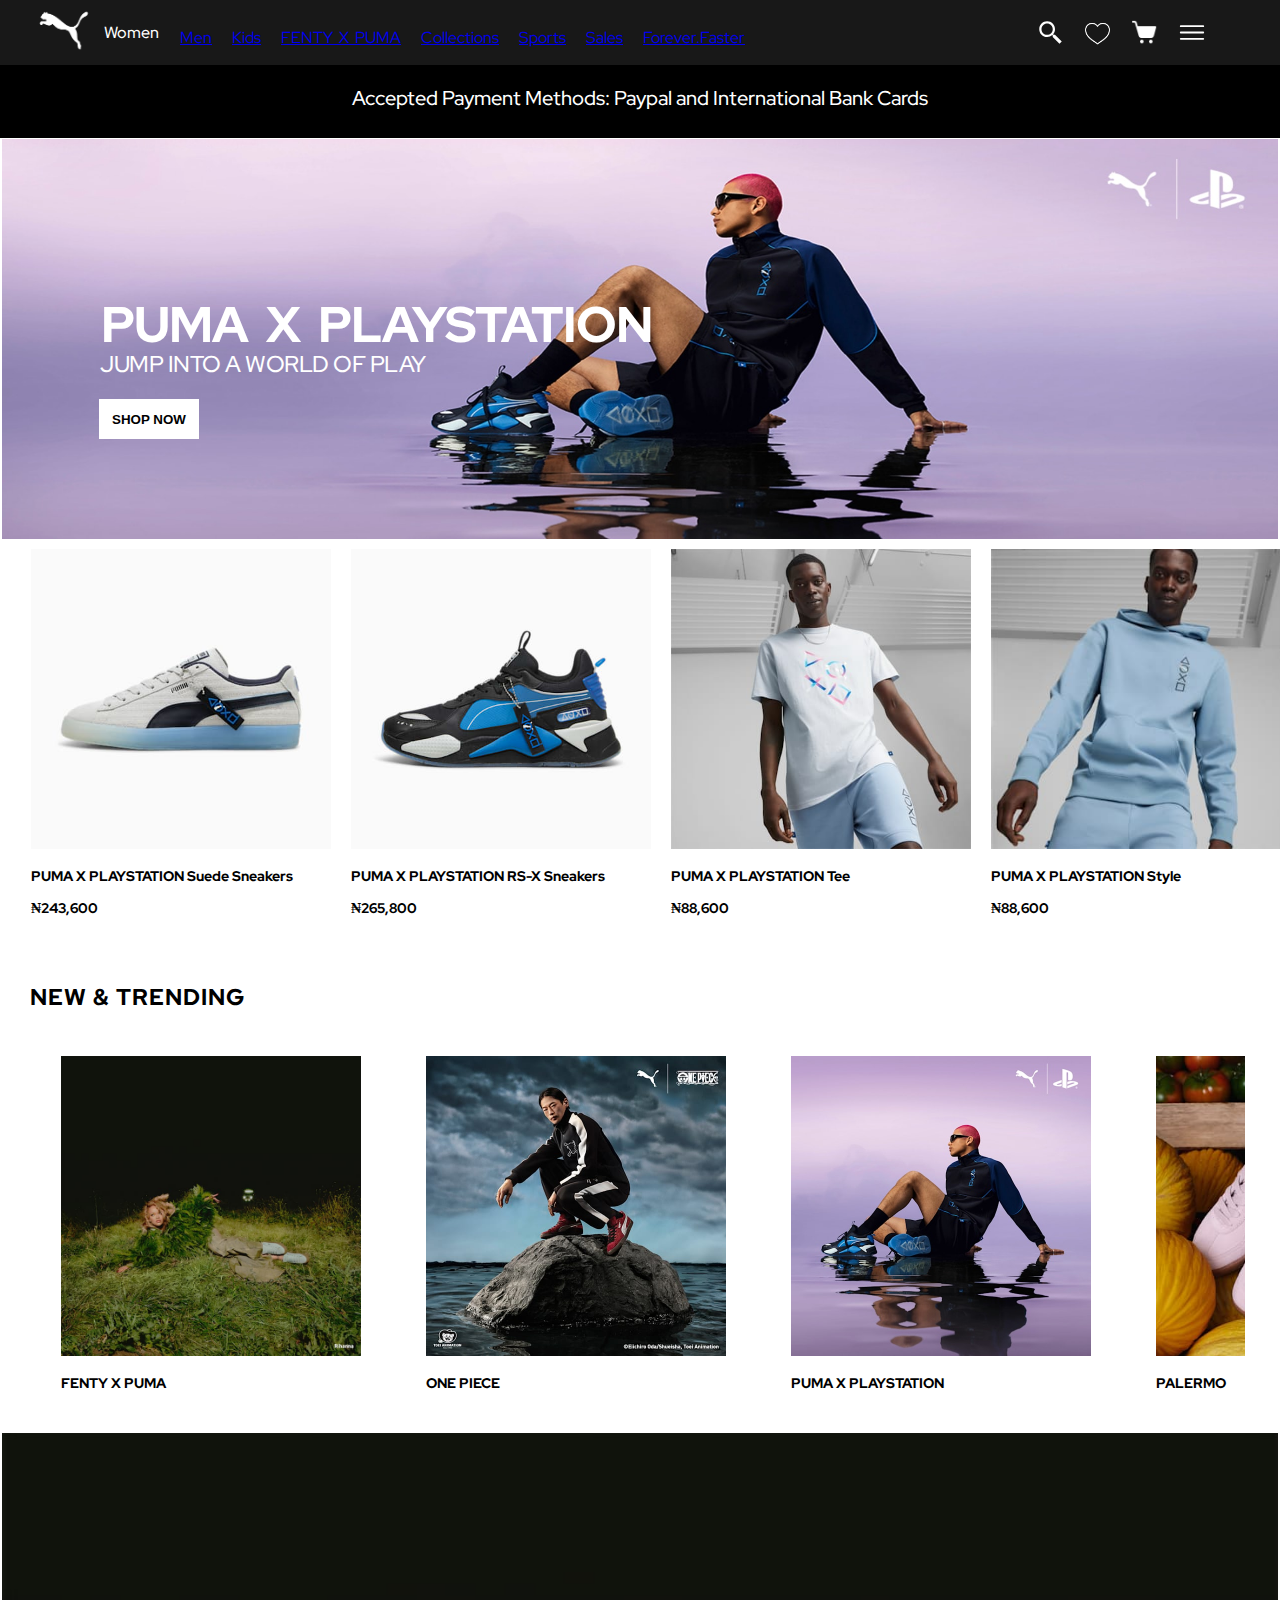
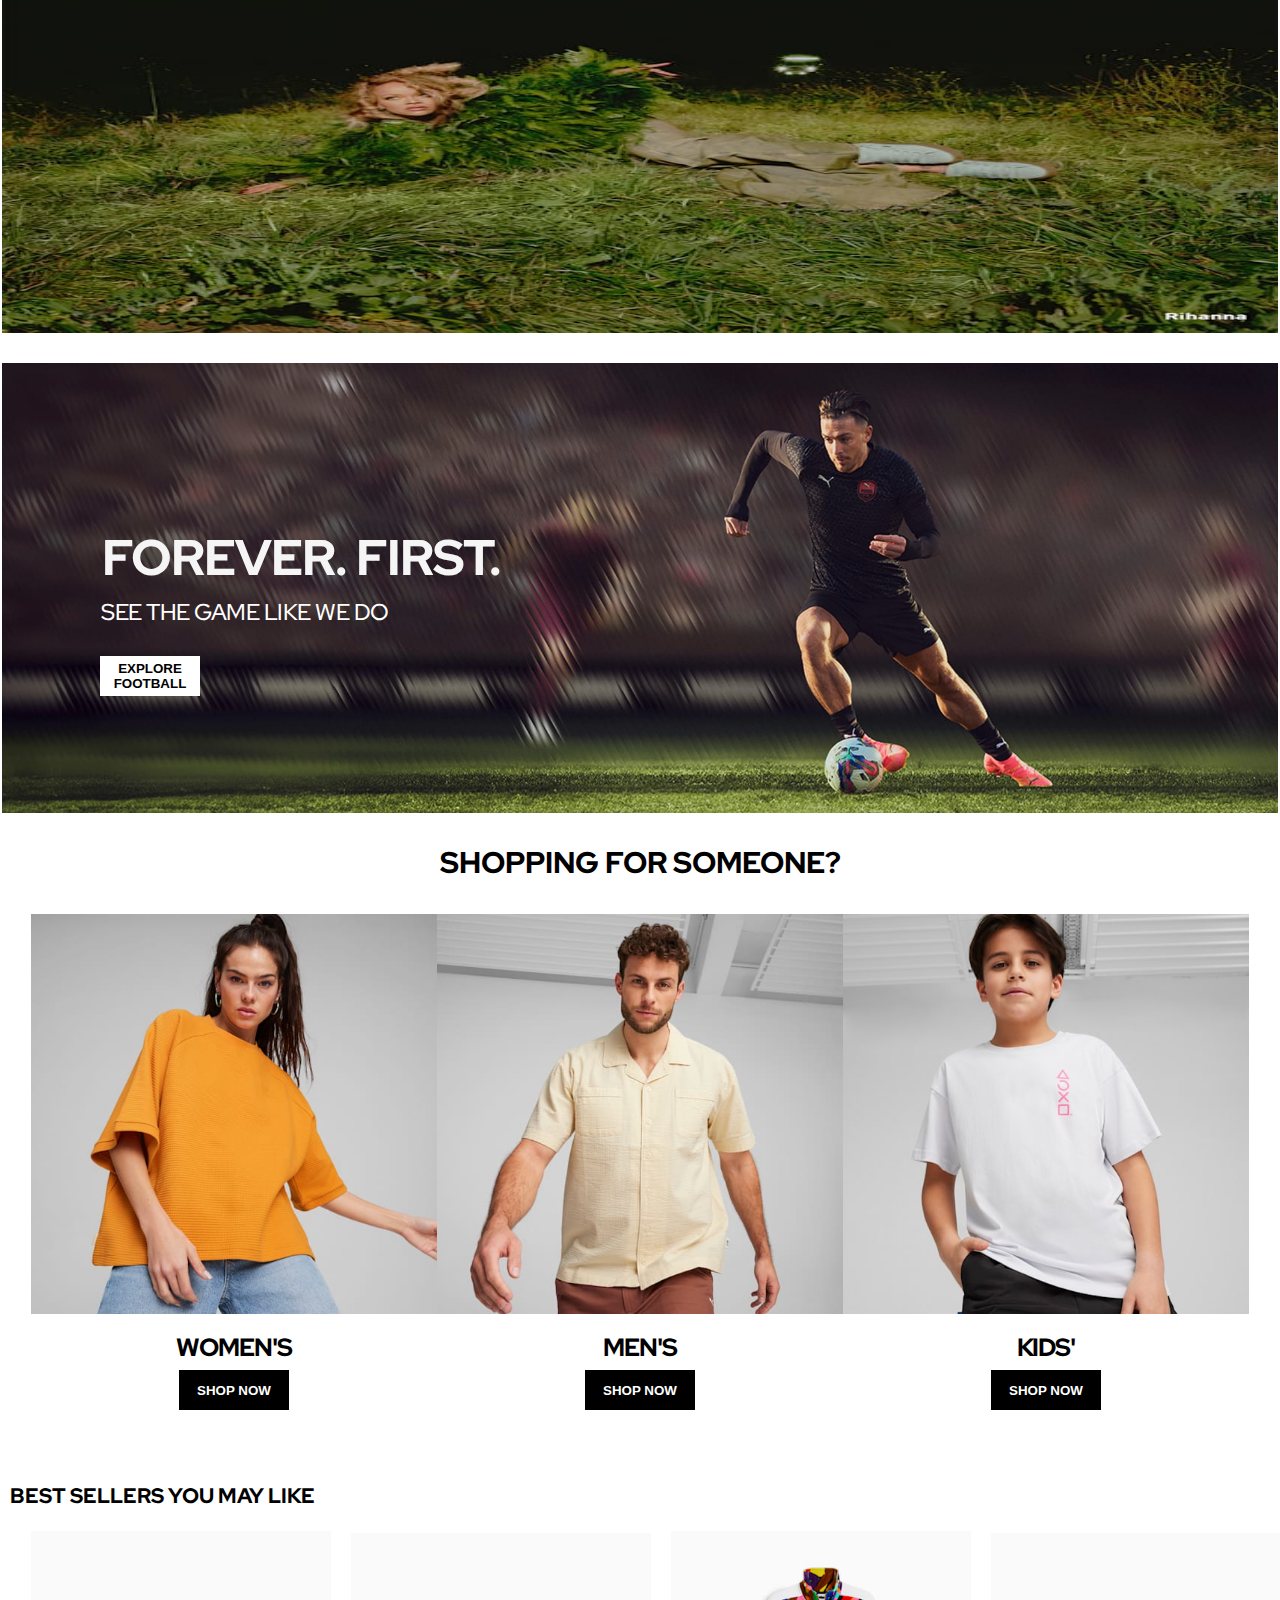
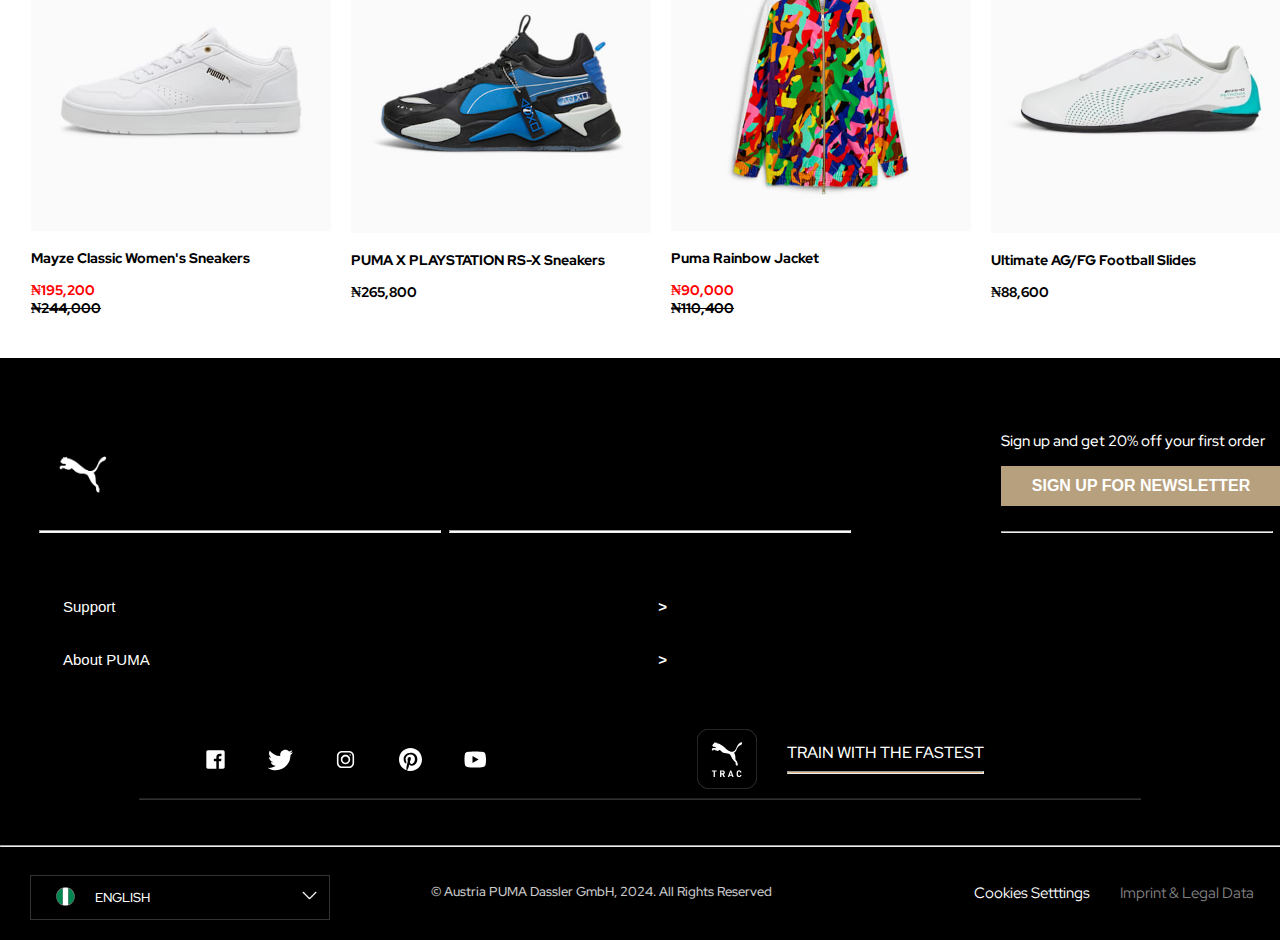
==== correct.html @ b1c6e46c "Rename index.html to correct.html" ====
<!DOCTYPE html>
<html lang="en">
<head>
    <meta charset="UTF-8">
    <meta name="viewport" content="width=device-width, initial-scale=1.0">
    <link rel="stylesheet" href="puma.css">
    <link href='https://unpkg.com/boxicons@2.1.4/css/boxicons.min.css' rel='stylesheet'>
    <link rel="stylesheet" href="pumacalcs.js">
  
    <link rel="preconnect" href="https://fonts.googleapis.com">
<link rel="preconnect" href="https://fonts.gstatic.com" crossorigin>
<link href="https://fonts.googleapis.com/css2?family=Red+Hat+Display:ital,wght@0,300..900;1,300..900&display=swap" rel="stylesheet">
    <title>PUMA.com | Clothing, Shoes and Accessories | PUMA</title>
</head>
<body>
    
    <!--NavBar-->
    <nav class="puma-navbar">
        <div class="logo-container">
            <img src="originalPUMA.png" alt="pumalogs" class="logo">
        </div>

            <div class="tabs">
              <a href="#" class="com">Women</a>
              <div class="droppy">
                <ul style="display: inline;">
                  <li>Sale</li>
                  <li>New Arrivals</li>
                  <li>Palermo</li>
                  <li>Suede XL</li>
                  <li>Mayze</li>
                  <li>Essentials</li>
                  <li>Classics</li>
                  <li>Nitro</li>
                </ul>

                <ul style="display: inline;">
                  <li>Shoes</li>
                  <li>Sneakers</li>
                  <li>Running</li>
                  <li>Training</li>
                  <li>Slides and Sandals</li>
                  <li>Motorsport</li>
                  <li>Football</li>
                </ul>

                <ul style="display: inline;">
                  <li>Clothing</li>
                  <li>Leggings</li>
                  <li>Sports Bras</li>
                  <li>T-Shirts & Tops</li>
                  <li>Sweatshirts & Hoodies</li>
                  <li>Jackets</li>
                  <li>Jerseys</li>
                  <li>Pants & Joggers</li>
                  <li>Tracksuits</li>
                  <li>Shorts</li>
                  <li>Dresses & Skirts</li>
                  <li>Underwear</li>
                </ul>

                <ul style="display: inline;">
                  <li>Accessories</li>
                  <li>Backpacks</li>
                  <li>Bags</li>
                  <li>Hats & Headwear</li>
                  <li>Gloves</li>
                  <li>Wallets</li>
                </ul>

                <ul style="display: inline;">
                  <li>Sports</li>
                  <li>Running</li>
                  <li>Training</li>
                  <li>Yoga</li>
                  <li>Football</li>
                  <li>Motorsport</li>
                  <li>Basketball</li>
                  <li>Swimwear</li>
                </ul>
              </div>

              <a href="#" class="bom">Men</a>
              <a href="#" class="dom">Kids</a>
              <a href="#" class="eom pem">FENTY&nbsp;&nbsp;X&nbsp;&nbsp;PUMA</a>
              <a href="#" class="rom">Collections</a>
              <a href="#" class="som">Sports</a>
              <a href="#" class="aom">Sales</a>
              <a href="#" class="mom">Forever.Faster</a>
            </div>

        <span class="icons">
            <img src="whitesearch.svg" alt="search" class="search-icon">
            <img src="whiteheart.png" alt="like" class="loved">
            <img src="shoppingCart.png" alt="cart" class="shoppingCart" id="important">
           
               
            <!--Cart function-->
              <div class="fsCart">
                   <h2 class="cart-title">Your Cart</h2>
                      <!--Content-->
                      <div class="cart-content">

                        <div class="cart-box">
                            <img src="ps4Sneakers.jfif" alt="" class="cart-img">
                            <div class="detail-box">
                              <div class="cart-product-title">PUMA X PLAYSTATION Suede Sneakers</div>
                              <div class="cart-price">₦243,600</div>
                              <input type="number" value="1" class="cart-quantity">
                            </div>
                            <!--Remove Cart-->
                            <i class='bx bxs-trash-alt cart-remove'></i>
                        </div>
                      </div>
                      <!--Total-->
                      <div class="total">
                            <div class="total-title">Total</div>
                            <div class="total-price">₦0</div>
                      </div>
                      <!--Buy Button-->
                       <button type="button" class="btn-buy">Buy Now</button>
                         <!--Cart Close-->
                         <i class='bx bx-x' id="close-cart"></i>
              </div>

            <img src="hamburgerMenu.svg" alt="hamburgerMenu" class="menu">
        </span>
    </nav>
        
     <!--Method of payment-->
         <p class="payment">Accepted Payment Methods: Paypal and International Bank Cards</p>


         <!--Puma x Playstation-->
          <div class="Playstation">

              <div class="boy-container">
                  <img src="png (22).jfif" alt="ps4boy" class="ps4boy">
                  
              </div>

              <p class="pxp">PUMA &nbsp;X&nbsp; PLAYSTATION</p>
              <P class="jump">JUMP INTO A WORLD OF PLAY</P>
              <button class="shopPs4">SHOP NOW</button>

          </div>

          <!--Products 1(shoes)-->
           <div class="shoe-products">
                  
                  <div class="Sneakers" id="product-1">
                    <img src="ps4Sneakers.jfif" alt="ps4shoe" class="ps4White">
                    <p class="product-title">PUMA X PLAYSTATION Suede Sneakers</p>
                    <p class="price">₦243,600</p>
                  </div>

                  <div class="Sneakers" id="product-2">
                    <img src="bigblackbluePs4sneakers.jfif" alt="blackJumpers" class="ps4White">
                    <p class="product-title">PUMA X PLAYSTATION RS-X Sneakers</p>
                    <p class="price">₦265,800</p>
                  </div>

                  <div class="Sneakers" id="product-3">
                    <img src="ps4Teeshirt.jfif" alt="ps4xteeshirt" class="ps4White">
                    <p class="product-title">PUMA X PLAYSTATION Tee</p>
                    <p class="price">₦88,600</p>
                  </div>

                  <div class="Sneakers" id="product-4">
                    <img src="hoodieGrid.jfif" alt="ps4Hoodie" class="ps4White">
                    <p class="product-title">PUMA X PLAYSTATION Style</p>
                    <p class="price">₦88,600</p>
                  </div>

                  <div class="Sneakers" id="product-5">
                    <img src="pinkteeshirt.jfif" alt="ps4pink" class="ps4White">
                    <p class="product-title">PUMA X PLAYSTATION Pinky Tee</p>
                    <p class="price">₦99,700</p>
                  </div>

                  <div class="Sneakers" id="product-6">
                    <img src="ps4pumatracksuit.jfif" alt="ps4tracksuit" class="ps4White">
                    <p class="product-title">PUMA X PLAYSTATION Jacket</p>
                    <p class="price">₦210,400</p>
                  </div>
 
                  <div class="Sneakers" id="product-7">
                    <img src="ps4blackShorts.jfif" alt="shorts" class="ps4White">
                    <p class="product-title">PUMA X PLAYSTATION Shorts</p>
                    <p class="price">₦132,900</p>
                  </div>
           </div>


           <!--Topic for popular advertising-->
           <P class="new">
            NEW & TRENDING
           <P>

             <div class="styles">
                 
              <div class="brands" id="brand-1">
              <img src="rihannagrid.jfif" alt="rihanna" class="advert">
               <p class="move-out">FENTY X PUMA</p>
              </div>

              <div class="brands" id="brand-2">
                <img src="onepiece.jfif" alt="onePiece" class="advert">
                <p class="move-out">ONE PIECE</p>
              </div>

              <div class="brands" id="brand-3">
              <img src="playboy.jfif" alt="ps4&puma" class="advert">
              <p class="move-out">PUMA X PLAYSTATION</p>
              </div>

              <div class="brands" id="brand-4">
                <img src="yellowfruit.jfif" alt="new-palermo" class="advert">
                <p class="move-out">PALERMO</p>
              </div>

             </div>

             <!--💚 Rihanna-->
             <div class="renny">
                      
                    <div class="rina-container">
                      <img src="rihannagrid.jfif" alt="rihanna" class="cover-renny">
                    </div>

                    <button class="second-shoppy">SHOP NOW</button>
             </div>

             <!--football star (Antoine greizmann)-->
             <div class="athletico-star">

                 <div class="grizzy-container">
                    <img src="stellarGriezmann.jfif" alt="greizmann" class="ballFeint">
                 </div>

                 <p class="ff">FOREVER. FIRST.</p>
                 <P class="soccer">SEE THE GAME LIKE WE DO</P>
                 <Button class="exploras">EXPLORE FOOTBALL</Button>
             </div>

              <!--Topic for shopping-->
           <P class="sell">
            SHOPPING FOR SOMEONE?
           <P>

            <!--gender & kids sales-->
            <div class="general">
              <div class="female">

                <div class="same">
                  <img src="womenWears.jfif" alt="WOmenwears" class="beauty">
                </div>
                <p class="gender">WOMEN'S</p>
                <button class="g-shop">SHOP NOW</button>
              </div>

              <div class="male">

                <div class="same">
                  <img src="menWears.jfif" alt="menwears" class="fresh">
                </div>
                <p class="gender">MEN'S</p>
                <button class="g-shop">SHOP NOW</button>
              </div>

              <div class="kids">

                <div class="same">
                  <img src="childWears.jfif" alt="kidwears" class="cool">
                </div>
                <p class="gender">KIDS'</p>
                <button class="g-shop">SHOP NOW</button>
              </div>
            </div>
      
              <!--Best Sellers-->
           <P class="list">
            BEST SELLERS YOU MAY LIKE
           <P>

            <div class="shoe-products">
                  
              <div class="Sneakers" id="product-a">
                <img src="whiteSneakers.jfif" alt="ps4shoe" class="ps4White">
                <p class="product-title">Mayze Classic Women's Sneakers</p>
                <span style="color: red;" class="price">₦195,200</span>
                <br>
                <del>₦244,000</del>
              </div>

              <div class="Sneakers" id="product-b">
                <img src="bigblackbluePs4sneakers.jfif" alt="blackJumpers" class="ps4White">
                <p class="product-title">PUMA X PLAYSTATION RS-X Sneakers</p>
                <p class="price">₦265,800</p>
              </div>

              <div class="Sneakers" id="product-c">
                <img src="colorfulJacket.jfif" alt="ps4xteeshirt" class="ps4White">
                <p class="product-title">Puma Rainbow Jacket</p>
                <span style="color: red;" class="price">₦90,000</span>
                <br>
                <del>₦110,400</del>
              </div>

              <div class="Sneakers" id="product-d">
                <img src="mercedesShoe.jfif" alt="ps4Hoodie" class="ps4White">
                <p class="product-title">Ultimate AG/FG Football Slides</p>
                <p class="price">₦88,600</p>
              </div>

              <div class="Sneakers" id="product-e">
                <img src="pumaSoccerBoots.jfif" alt="ps4pink" class="ps4White">
                <p class="product-title">Bluey-striped GA/FG Soccer Boots</p>
                <p class="price">₦99,700</p>
              </div>

              <div class="Sneakers" id="product-f">
                <img src="jumperSneakers.jfif" alt="ps4tracksuit" class="ps4White">
                <p class="product-title">Karmen Rebelle Sneakers Women</p>
                <span style="color: red;" class="price">₦168,600</span>
                <br>
                <del>₦244,00</del>
              </div>

              <div class="Sneakers" id="product-g">
                <img src="metallicJacket.jfif" alt="shorts" class="ps4White">
                <p class="product-title">Puma Special Silver Jacket</p>
                <span style="color: red;" class="price">₦124,200</span>
                <br>
                <del>₦177,400</del>
              </div>

              <div class="Sneakers" id="product-h">
                <img src="grey-blackthiclineCanvas.jfif" alt="shorts" class="ps4White">
                <p class="product-title">Mayze Women's Trainers</p>
                <span style="color: red;" class="price">₦195,200</span>
                <br>
                <del>₦244,400</del>
              </div>

              <div class="Sneakers" id="product-i">
                <img src="blackPuma.jfif" alt="shorts" class="ps4White">
                <p class="product-title">Leather Black Jumpers</p>
                <span style="color: red;" class="price">₦113,100</span>
                <br>
                <del>₦133,100</del>
              </div>

              <div class="Sneakers" id="product-j">
                <img src="greenishBrown.jfif" alt="shorts" class="ps4White">
                <p class="product-title">Fenty Puma Trainers</p>
                <span style="color: red;" class="price">₦82,100</span>
                <br>
                <del>₦166,400</del>
              </div>

              <div class="Sneakers" id="product-k">
                <img src="classicwhitesignshoe.jfif" alt="shorts" class="ps4White">
                <p class="product-title">Mayze Stack Women Trainers</p>
                <p class="price">₦132,900</p>
              </div>

              <div class="Sneakers" id="product-l">
                <img src="brownblackSneakers.jfif" alt="shorts" class="ps4White">
                <p class="product-title">X-Palermo Max Sneakers</p>
                <span style="color: red;" class="price">₦140,500</span>
                <br>
                <del>₦175,600</del>
              </div>
       </div>
             
        <!--Footer Puma layout-->
        <footer class="pumaFooter">

          <div class="pummyLogs">
            <img src="originalPUMA.png" alt="footer logo" class="footer-logo">
          </div>

          <div class="sign-up">
            <p class="offer">Sign up and get 20% off your first order</p>
            <button class="sign-btn">SIGN UP FOR NEWSLETTER</button>
            <hr class="f1-line">
          </div>

          <hr  id="phase1">
          <hr id="phase2">
          <button class="accordion">Support</button>
          <div class="panel">
            <ul class="foot-nav">
              <li class="eg">Contact us</li>
              <li class="eg">FAQ</li>
              <li class="eg">My Profile</li>
              <li class="eg">Delivery</li>
              <li class="eg">Find a Store</li>
            </ul>

            <ul class="foot2-nav">
              <li class="eg">Return Policy</li>
              <li class="eg">Privacy Policy</li>
              <li class="eg">Terms of Use</li>
              <li class="eg">Terms of Sale</li>
              <li class="eg">*Promotions & Sale</li>
              <li class="eg">Become an Affliate Partner</li>
            </ul>
          </div>
          <hr class="line0">

        
            <button class="accordion" id="aby">About PUMA</button>
            <div class="panel" id="first">
               <ul class="foot-nav">
                <li class="eg">Company</li>
                <li class="eg">Corporate News</li>
                <li class="eg">Press Center</li>
               </ul>

               <ul class="foot2-nav">
                <li class="eg">Investors</li>
                <li class="eg">Sustainability</li>
                <li class="eg">Careers</li>
               </ul>
            </div>
            
              <hr class="line0">

            <div class="social-icons">

              <div class="social-pack">
              <img src="facebookwhite.svg" alt="facebook" class="icy">
              </div>

              <div class="social-pack">
              <img src="whitetwitter.svg" alt="twitter" class="icy">
              </div>

              <div class="social-pack">
              <img src="whiteinstagram.svg" alt="instagram" class="icy">
              </div>

              <div class="social-pack">
              <img src="whitepinterest.svg" alt="pinterest" class="icy">
              </div>

              <div class="social-pack">
              <img src="whiteyoutube.svg" alt="youtube" class="icy">
              </div>

            </div>
                <hr class="icy-line">

                <div class="fewPuma">
                    <div class="pummyT">
                      <img src="pumatracFooterlogo.svg" alt="pumatrac" class="">
                    </div>
                    <a href="#" class="usain">TRAIN WITH THE FASTEST<hr  style="background-color: burlywood; height: 1px;"></a>
                </div>

                <hr class="enough-hr">

                <div class="last-line">

                  <div class="country-info">

                    <div class="niga">
                     <img src="nigeriaFlag.svg" alt="nigerianflag" class="naija">
                    </div>
 
                      <p class="anglo">ENGLISH</p>
 
                      <div class="fake">
                       <img src="dropdown arrow.png" alt="dropdown" class="arry">
                      </div>
 
                   </div>
                    
                 <p class="address">© Austria PUMA Dassler GmbH, 2024.  All Rights Reserved</p>
 
                 <div class="policy">
                   <a href="#" class="ppt">Imprint & Legal Data</a>
                   <a href="#" class="cooks">Cookies Setttings</a>
                 </div>

                </div>

                 
        </footer>
        <script src="pumacalcs.js"></script>

        <script>
          var acc = document.getElementsByClassName("accordion");
var i;

for (i = 0; i < acc.length; i++) {
  acc[i].addEventListener("click", function() {
    this.classList.toggle("active");
    var panel = this.nextElementSibling;
    if (panel.style.maxHeight) {
      panel.style.maxHeight = null;
    } else {
      panel.style.maxHeight = panel.scrollHeight + "px";
    } 
  });
}

document.addEventListener("DOMContentLoaded", function() {
  
// Get the container and calculate total width of child items
const container = document.getElementById('shoeProducts');
const items = container.querySelectorAll('.Sneakers');
let totalWidth = 0;

items.forEach(item => {
    totalWidth += item.offsetWidth; // Add up the width of each item
});

// Set the container width to fit all items without wrapping
container.style.width = totalWidth + 'px';

// Function to auto-scroll horizontally
function autoScroll() {
    let scrollAmount = 1; // Adjust speed of scrolling here
    const scrollInterval = setInterval(function() {
        container.scrollLeft += scrollAmount;
        if (container.scrollLeft >= (container.scrollWidth - container.clientWidth)) {
            clearInterval(scrollInterval); // Stop scrolling when end is reached
        }
    }, 20); // Adjust interval for smoothness
}

// Start the auto-scrolling
autoScroll();
});

function autoScroll() {
    console.log('Auto-scroll function started'); // Check if function is called
    let scrollAmount = 1; // Adjust speed of scrolling here
    const scrollInterval = setInterval(function() {
        container.scrollLeft += scrollAmount;
        console.log('Scroll amount:', container.scrollLeft); // Check scrollLeft value
        if (container.scrollLeft >= (container.scrollWidth - container.clientWidth)) {
            clearInterval(scrollInterval); // Stop scrolling when end is reached
            console.log('Scrolling stopped'); // Check if clearInterval is triggered
        }
    }, 20); // Adjust interval for smoothness
}



console.log("Container:", container);
console.log("Items:", items);
console.log("Total Width:", totalWidth);

        </script>
        
</body>
</html>
---- puma.css ----
/*Desktop view*/
 @media screen and (min-width: 768px){
  

  html{
    font-family: 'Red Hat Display', 'Times New Roman', Times, serif;
    overflow-x: hidden;
}


body{
  margin: 0;
}

li {
  list-style: none;
}
  :root{
      --bgnav: black;
      --fontwhite: white;
  }


  .puma-navbar{
      display: flex;
      flex-direction: row;
      justify-content: flex-start;
      align-items: center;
      background-color: #181818;
      color: var(--fontwhite);
      box-sizing: border-box;
      position: relative;
      width: 100%;
      height: fit-content;
      position: fixed;
      top: 0;
      z-index: 999;  

      .logo-container{
          order: 1;
          width: 70px;
          height: auto;
          border: 1px solid transparent;
        margin-left: 30px;
      }

          .logo{
              max-width: 90%;
              height: auto;  
              cursor: pointer;         
                  }

                  .tabs {
                    order: 2;
                    display: flex;
                    border: 1px solid transparent;
                    align-items: center;
                    padding-top: 10px;
                    gap: 20px;
                    height: fit-content;
                    margin-right: 90px;
                    
                }
                
                .droppy {
                    display: none;
                    position: absolute;
                    top: 65px;
                    color: black;
                    box-sizing: border-box;
                    background-color: #f1f1f1;
                    width: 65vw;
                    z-index: 1;
                    box-shadow: 3px 5px 13px rgba(0, 0, 0, 0.116);
                    flex-direction: row;
                    flex-wrap: wrap;
                    
                }
                
                .droppy ul {
                    list-style: none;
                    padding: 10px;
                    margin: 0;
                    min-width: 180px;
                }
                
                .com {
                    text-decoration: none;
                    font-weight: 500;
                    color: #fff;
                    border: 1px solid transparent;
                    padding-top: 10px;
                    transition: all 0.3s ease;
                    padding-bottom: 20px;
                }
                
                .com:hover {
                    text-decoration: underline;
                 }
                
                /* Ensure that .droppy is shown when .com is hovered */
                .tabs > .com:hover + .droppy {
                    display: flex;
                    
                }
                
                /* Ensure that .droppy is shown when .droppy is hovered */
                .tabs > .droppy:hover {
                    display: flex;
                  
                }
                

                  

          .icons{
              order: 3;
              display: flex;
              flex-direction: row;
              box-sizing: border-box;
              border: 1px solid transparent;
              margin-left: 200px;              
              justify-content: flex-start;
              align-items: center;
              max-width: 500px;
              gap: 20px;
              height: auto;

             .search-icon{
              height: auto;
              width: 14%;
             }

             .loved{
              height: auto;
              width: 14%;
             }

             .shoppingCart{
              height: auto;
              cursor: pointer;
              width: 14%;
             }

             .menu{
              height: auto;
              width: 14%;
             }
          }
      }

      .payment{
          color: var(--fontwhite);
          background-color: var(--bgnav);
           width: 100%;
          height: 80px;
          box-sizing: border-box;
          display: flex;
          flex-direction: column;
          align-items: center;
          justify-content: center;
          color: var(--fontwhite);
          font-size: 20px;
          font-weight: 500;
          margin-top: 58px;
          position: relative;
          z-index: -1;
      }

      .Playstation{
          
          width: 100%;
            height: 400px;
            margin-top: -19.9px;
          box-sizing: border-box;
          border: 1px solid transparent;


          .boy-container{
              order: 1;
              box-sizing: border-box;
                height: 400px;
              width: 100%;
              display: flex;
              justify-content: center;
              align-items: center;
              vertical-align: middle;
              border: 1px solid transparent;

          

              .ps4boy{
                  width: 100%;
                  height: 400px;
              }
          }
          .pxp{
              order: 2;
              font-size: 50px;
              font-weight: 800;
              color: white;
              letter-spacing: -1px;
              border: 1px solid transparent;
              position: absolute;
              top: 240px;
               left: 100px;
          }
          .jump{
             order: 3;
             font-size: 23px;
             font-weight: 500;
             letter-spacing: -0.5px;
             border: 1px solid transparent;
             position: absolute;
            top: 325px;
            left: 99px;
            color: white;
          }
          .shopPs4{
              order: 4;
              border: 0;
              box-sizing: border-box;
              background-color: var(--fontwhite);
              color: var(--bgnav);
              width: 100px;
              height: 40px;
              cursor: pointer;
               position: absolute;
               top: 399px;
               left: 99px;
              font-weight: 700;
          }
            .shopPs4:hover{
              background-color: var(--fontwhite);
               opacity: 0.8;  
              transition: ease-in;
            }
      }

        /*
         .dropdown-content {
  display: none;
  position: absolute;
  background-color: #f9f9f9;
  min-width: 160px;
  box-shadow: 0 8px 16px 0 rgba(0,0,0,0.2);
  z-index: 1;
}

.navbar:hover .dropdown-content {
  display: block;
}
        */
        .shoe-products{
          display: flex;
          flex-direction: row;
          align-items: center;
          flex-wrap: nowrap;
          overflow-x: hidden;
          margin-top: 10px;
          /* justify-content: flex-start; */
          border: 1px solid transparent;
          overflow-x: auto;
          box-sizing: border-box;
          margin-left: 20px;
          gap: 10px;
          width: 100%;
         

          .Sneakers{
              order: 1;
         display: inline-block;
              height: auto;
              margin-left: 10px;
              width: 300px;
              flex-shrink: 0;
              font-weight: 800;
              font-size: 14px;
              cursor: pointer;

              .ps4White{
                  height: auto;
                  width: 100%;
              }
          }
      }

      .new{
          text-align: left;
          margin-top: 50px;
          margin-left: 30px;
          font-weight: 800;
          font-size: 23px;
          letter-spacing: 1px;
      }

      /*When I hover on the image the words will show(transition for effect), that means the p will be display: none in the div*/
        .styles{
          display: flex;
          flex-direction: row;
          align-items: center;
          /* justify-content: flex-start; */
          border: 1px solid transparent;
          overflow-x: auto;
          overflow-y: hidden;
          box-sizing: border-box;
          margin-bottom: 20px;
          margin-left: 30px;
          gap: 5px;
          width: 95%;

          .brands{
              order: 1;
              display: inline-block;
              margin-top: 20px;
              margin-left: 30px;
              margin-right: 30px;
                   height: auto;
                   width: 300px;
                   flex-shrink: 0;
                   font-weight: 800;
                   font-size: 14px;
                  margin-bottom: 5px;
                   .move-out{
                      display: inline-block;
                   }
                   .advert{
                      height: auto;
                      width: 100%;
                   }
          }
        }

        .brands:hover {
          cursor: pointer;
      }
      
    
      .brands:hover  {
        transform: scale(1.1); /* Scale up by 10% */
        transition: transform 0.3s ease-in-out;
        margin-bottom: 10px;
    }
    
    
      
        .renny{
          width: 100%;
          height: 500px;
          margin-top: 20px;
        box-sizing: border-box;
        border: 1px solid transparent;
        margin-bottom: 30px;


          .rina-container{
            box-sizing: border-box;
            height: 500px;
          width: 100%;
          display: flex;
          justify-content: center;
          align-items: center;
          vertical-align: middle;
          border: 1px solid transparent;

              .cover-renny{
                width: 100%;
                height: 500px;
              }

          }

          .second-shoppy{
            display: none;
              order: 2;
              border: 0;
              box-sizing: border-box;
              background-color: var(--bgnav);
              color: var(--fontwhite);
              width: 100px;
              height: 40px;
              cursor: pointer;
              margin-top: 70px;
              margin-bottom: 20px;
              font-weight: 700;
          }

          .second-shoppy:hover{
              background-color: black;
               opacity: 0.8;  
              transition: ease-in;
              display: none ;
          }
        }

        .athletico-star{
          width: 100%;
          height: 450px;
          margin-top: -19.9px;
        box-sizing: border-box;
        border: 1px solid transparent;
        margin-top: 10px;

            .grizzy-container{
              box-sizing: border-box;
              height: 450px;
            width: 100%;
            display: flex;
            justify-content: center;
            align-items: center;
            vertical-align: middle;
            border: 1px solid transparent;
            }

            .ballFeint{
              content: url('grealishDesktop.jfif');
              width: 100%;
              height: 450px;
            }

            /*.ff{
              order: 2;
              font-size: 20px;
              font-weight: 800;
              letter-spacing: -1px;
              border: 1px solid transparent;
              margin-top: 20px;
              margin-left: auto;
              margin-right: auto;
            }

            .soccer{
              order: 3;
              font-size: 18px;
              font-weight: 400;
              letter-spacing: -0.5px;
              border: 1px solid transparent;
              margin-top: -24px;
            }

            .exploras{
              order: 4;
              border: 0;
              box-sizing: border-box;
              background-color: var(--bgnav);
              color: var(--fontwhite);
              width: 180px;
              text-align: center;
              height: 40px;
              cursor: pointer;
              font-weight: 700;
            }

            .exploras:hover{
              background-color: black;
              opacity: 0.8;  
             transition: ease-in;
            }*/

            .ff{
              order: 2;
              font-size: 50px;
              font-weight: 800;
              width: 500px;
              color: whitesmoke;
              letter-spacing: -1px;
              border: 1px solid transparent;
              position: relative;
              top: -340px;
               left: 100px;
          }
          .soccer{
             order: 3;
             font-size: 23px;
             width: 500px;
             font-weight: 500;
             letter-spacing: -0.5px;
             border: 1px solid transparent;
             position: relative;
            top: -385px;
            left: 99px;
            color: white;
          }
          .exploras{
              order: 4;
              border: 0;
              box-sizing: border-box;
              background-color: var(--fontwhite);
              color: var(--bgnav);
              width: 100px;
              height: 40px;
              cursor: pointer;
               position: relative;
               top: -380px;
               left: 99px;
              font-weight: 700;
          }
            .exploras:hover{
              background-color: var(--fontwhite);
               opacity: 0.8;  
              transition: ease-in;
            }
        }
          
        .sell{
          text-align: center;
          margin-left: auto;
          margin-right: auto;
          font-weight: 800;
          font-size: 30px;
        }

          .general{
            display: flex;
            flex-direction: row;
            border: 1px solid transparent;
            gap: 0px;
            margin-left: 30px;
            margin-right: 30px;
          }

        .female,.male,.kids{
          width: 80%;
          max-height: 1300px;
          box-sizing: border-box;
          display: flex;
          flex-direction: column;
          justify-content: flex-start;
          align-items: center;
        }
        .same{
          order: 1;
          width: 100%;
          height: auto;
          border: 1px solid transparent;

          .beauty,.fresh,.cool{
              width: 100%;
              height: 400px;
          }
        }

        .gender{
          order: 2;
          font-size: 25px;
          font-weight: 800;
          letter-spacing: -1px;
          border: 1px solid transparent;
          margin-top: 10px;
          margin-left: auto;
          margin-right: auto;
        }

        .g-shop{
          order: 3;
          border: 0;
          margin-top: -20px;
              box-sizing: border-box;
              margin-bottom: 50px;
              background-color: var(--bgnav);
              color: var(--fontwhite);
              width: 110px;
              text-align: center;
              height: 40px;
              cursor: pointer;
              font-weight: 700;
        }

        .g-shop:hover{
          background-color: black;
          opacity: 0.8;  
         transition: ease-in;
        }


        .list{
          text-align: left;
          font-weight: 800;
          font-size: 21px;
          margin-left: 10px;
        }

        .pumaFooter{
          display: flex;
          flex-direction: column;
          align-items: flex;
          max-height: 1400px;
          width: 100%;
          color: var(--fontwhite);
          background-color: var(--bgnav);
          box-sizing: border-box;
          margin-top: 40px;



          .pummyLogs{
            width: 70px;
            height: auto;
            border: 1px solid transparent;
          margin-left: 30px;
          position: relative;
          top: 90px;
          left: 20px;
          box-sizing: border-box;
        }
  
            .footer-logo{
                max-width: 90%;
                height: auto;  
                cursor: pointer;         
                    }

          .sign-up{
            margin-left: 1000px;
            border: 1px solid transparent;
            margin-right: 10px;
            max-width: 700px;

            .offer{
              font-weight: 500;
              font-size: 15px;
            }

            .sign-btn{
              border: 0;
              box-sizing: border-box;
              margin-bottom: 50px;
              background-color: #B7A07D;
              color: var(--fontwhite);
              width: 280px;
              font-size: 16px;
              text-align: center;
              height: 40px;
              cursor: pointer;
              font-weight: 700;
            }

            .f1-line{
              margin-top: -25px;
              width: 270px;
            }
          }

          .accordion{
            background-color: var(--bgnav);
            color: var(--fontwhite);
            cursor: pointer;
            padding: 18px;
            border: none;
            width: 50%;
            display: inline;
            text-align: left;
            font-size: 15px;
            transition: 0.4s;
            margin-left: 45px;
          }

          .active, .accordion:hover {
            background-color: var(--bgnav);
          }
          
          .accordion:after {
            content: '\003E';
            color: var(--fontwhite);
            font-weight: bold;
            float: right;
          }
          
          .active:after {
            content: "\0076";
          }
          
          .panel {
            display: flex;
            flex-direction: row;
            background-color: var(--bgnav);
            color: grey;
            list-style-type: none;
            box-sizing: border-box;
            margin-left: 50px;
            width: 50%;
            max-height: 0;
            font-size: 14px;
            overflow: hidden;
            transition: max-height 0.2s ease-out;
          }

          .foot-nav{
            list-style-type: none;
          }

          .foot2-nav{
            list-style-type: none;
            margin-left: 40px;
          }

          .eg{
              margin-bottom: 10px;
              cursor: pointer;
          }

          .eg:hover{
            color: var(--fontwhite);
          }

          .line0{
            width: 450px;
            opacity: 0.2;
            display: none;
          }

          #phase1{
            width: 400px;
            background-color: white;
            opacity: 1.0;
            position: relative;
            top: -20px;
            left: -400px;
            height: 1px;
          }

          #phase2{
            width: 400px;
            opacity: 1.0;
            height: 1px;
            background-color: white;
            position: relative;
            top: -39px;
            left: 10px;
          }

          .social-icons{
            display: flex;
            flex-direction: row;
            align-items: center;
            box-sizing: border-box;
            border: 1px solid transparent;  
            max-width: 400px;
            margin-top: 40px;
            margin-left: auto;
            margin-right: auto;
            gap: 30px;
            position: relative;
            left: -300px;
            top: 20px;

            .social-pack{
               height: auto;
               width: 25px;
               margin-left: 10px;
               cursor: pointer;
            }
            
            .icy{
              height: auto;
              width: 100%;
              cursor: pointer;
            }
          }

          .icy-line{
            background-color: grey;
            margin-top: 40px;
            width: 1000px;
            opacity: 0.2;
          }

          .fewPuma{
            display: flex;
            flex-direction: row;
            border: 1px solid transparent;
            margin-left: auto;
            margin-right: auto;
            max-width: 300px;
            align-items: center;
            margin-top: 20px;
            position: relative;
            left: 200px;
            top: -100px;

            .usain{
                text-decoration: none;
                color: var(--fontwhite);
                font-weight: 500;
                margin-left: 30px;
            }
          }

          .enough-hr{
            width: 100%;
            margin-top: -50px;
          }

          .last-line{
            display: flex;
            flex-direction: row;
            margin-bottom: 20px;
            align-items: center;
            margin-bottom: 20px;
          }

          .country-info{
            display: flex;
            flex-direction: row;
            border: 1px solid white;
            border-color: rgba(255, 255, 255, 0.2);
            max-width: 300px;
            align-items: center;
            box-sizing: border-box;
            margin-top: 20px;
            margin-left: 30px;

            .niga{
              height: auto;
              width: 20px;
              margin-top: 2px;
              margin-left: 25px;

              .naija{
                width: 100%;
              }
            }
                
            .anglo{
              font-size: 13px;
              font-weight: 500;
              margin-left: 20px;
            }
              
            .fake{
              height: auto;
              width: 20px;
              margin-left: 150px;
              margin-right: 10px;
              cursor: pointer;

              .arry{
                width: 100%;
              }
            }
          }

          .address{
            font-size: 13px;
            border: 1px solid transparent;
            margin-top: 20px;
            max-width: 400px;
            margin-left: 100px;
            font-weight: 500;
            opacity: 0.8;
          }

          .policy{
            display: flex;
            flex-direction: row-reverse;
            gap: 30px;
            margin-top: 10px;
            border: 1px solid transparent;
            margin-left: 200px;
            max-width: 300px;
          }

          .ppt{
          color: grey;
          text-decoration: none;
          font-size: 15px;
          }

          .ppt:hover{
             color: var(--fontwhite);
          }


          .cooks {
            color: var(--fontwhite);
            text-decoration: none;
            font-size: 15px;
        }

        .cooks:hover {
            text-decoration: underline;
        }
        }


         /*cart part*/
        .fsCart{
            position:absolute;
            top: 100%;
            left: 72%;
             /*-100%*/
             display: none;
             border:1px solid #181818;
            width: 360px;
            max-height: 100vh;
            padding: 20px;
            box-sizing: border-box;
            background: whitesmoke;
            box-shadow: -2px 0 4px hsl(0 4% 15% / 10%);
            transition: 0.3s;
            overflow-y: scroll;
            overflow-x: hidden;
        }

        .fsCart.active{
         display: block;
          
        }

        .cart-title{
          color: #181818;
          text-align: center;
          font-size: 1.5rem;
          font-weight: 600;
          margin-top: 2rem;
        }

        .cart-box{
          display: grid;
          grid-template-columns: 32% 50% 18%;
          color: #181818;
          align-items: center;
          gap: 1rem;
          margin-top: 1rem;
        }

        .cart-img{
          width: 100px;
          height: 100px;
          object-fit: contain;
          padding: 10px;
        }

        .detail-box{
          display: grid;
          row-gap: 0.5rem;
        }

        .cart-product-title {
          font-size: 1rem;
          text-transform: uppercase;
        }

        .cart-price {
          font-weight: 500;
        }

        .cart-quantity{
          border: 1px solid black;
          outline-color: orangered;
          width: 2.4rem;
          text-align: center;
          font-size: 1rem;
        }

        .cart-remove {
          font-size: 24px;
          color: blue;
          cursor: pointer;
        }

        .total{
          display: flex;
          justify-content: flex-end;
          margin-top: 1.5rem;
          border-top: 1px solid black;
        }

        .total-title{
          font-size: 1rem;
          font-weight: 600;
          color: #181818;
        }

        .total-price {
          margin-left: 0.5rem;
          color: #181818;
        }

        .btn-buy{
          padding: 12px 20px;
          margin-left: 100px;
          margin-top: 20px;
          margin-bottom: 60px;
          border: none;
          background: orangered;
          color: white;
          font-size: 1rem;
          font-weight: 500;
          cursor: pointer;
        }

        .btn-buy:hover{
           background: black;
        }

        #close-cart{
          position: absolute;
          top: 1rem;
          right: 0.8rem;
          font-size: 2rem;
          color: #181818;
          cursor: pointer;
        }
 }




        /*Mobile view*/
@media screen and (max-width: 768px) {      

    html{
        font-family: 'Red Hat Display', 'Times New Roman', Times, serif;
        overflow-x: hidden;
    }

body{
    margin: 0;
}
    :root{
        --bgnav: black;
        --fontwhite: white;
    }


    .puma-navbar{
        display: flex;
        flex-direction: row;
        justify-content: flex-start;
        align-items: center;
        background-color: #181818;
        gap: 150px;
        color: var(--fontwhite);
        box-sizing: border-box;
        max-width: 100%;
        max-height: 80px;
        position: fixed;
        top: 0;
        z-index: 999;  

        .logo-container{
            order: 1;
            width: 70px;
            height: auto;
            border: 1px solid transparent;
            margin-left: 10px;
        }

            .logo{
                max-width: 90%;
                height: auto;  
                cursor: pointer;         
                    }

                    .tabs{
                      display: none;
                    }

            .icons{
                order: 2;
                display: flex;
                flex-direction: row;
                box-sizing: border-box;
                border: 1px solid transparent;
                margin-left: 70px;
                justify-content: flex-start;
                align-items: center;
                max-width: 500px;
                gap: 20px;
                height: auto;

               .search-icon{
                height: auto;
                width: 14%;
               }

               .loved{
                height: auto;
                width: 14%;
               }

               .shoppingCart{
                height: auto;
                cursor: pointer;
                width: 14%;
               }

               .menu{
                height: auto;
                width: 14%;
               }
            }
        }

        .payment{
            color: var(--fontwhite);
            background-color: var(--bgnav);
             width: 100%;
            height: 80px;
            box-sizing: border-box;
            display: flex;
            flex-direction: column;
            align-items: center;
            justify-content: center;
            color: var(--fontwhite);
            font-size: 13px;
            font-weight: 500;
            margin-top: 55px;
            position: relative;
            z-index: -1;
        }

        .Playstation{
            margin-top: -15px;
             width: 100%;
            height: 700px;
            box-sizing: border-box;
            display: flex;
            flex-direction: column;
            justify-content: flex-start;
            align-items: center;
            border: 1px solid transparent;

            .boy-container{
                order: 1;
                width: 100%;
                height: auto;
                border: 1px solid transparent;

                

                .ps4boy{
                  content: url('ps4boy.jfif');
                    width: 100%;
                    height: auto;
                }
            }
            .pxp{
                order: 2;
                font-size: 20px;
                font-weight: 800;
                letter-spacing: -1px;
                border: 1px solid transparent;
                margin-top: 20px;
                margin-left: auto;
                margin-right: auto;
            }
            .jump{
               order: 3;
               font-size: 18px;
               font-weight: 400;
               letter-spacing: -0.5px;
               border: 1px solid transparent;
               margin-top: -24px;
            }
            .shopPs4{
                order: 4;
                border: 0;
                box-sizing: border-box;
                background-color: var(--bgnav);
                color: var(--fontwhite);
                width: 100px;
                height: 40px;
                cursor: pointer;
                
                font-weight: 700;
            }
              .shopPs4:hover{
                background-color: black;
                 opacity: 0.8;  
                transition: ease-in;
              }
        }


        .shoe-products{
            display: flex;
            flex-direction: row;
            align-items: center;
            /* justify-content: flex-start; */
            border: 1px solid transparent;
            margin-top: 40px;
            overflow-x: auto;
            box-sizing: border-box;
            gap: 10px;
            width: 100%;
           

            .Sneakers{
                order: 1;
           display: inline-block;
                height: auto;
                margin-left: 10px;
                width: 300px;
                flex-shrink: 0;
                font-weight: 800;
                font-size: 14px;
                cursor: pointer;

                .ps4White{
                    height: auto;
                    width: 100%;
                }
            }
        }

        .new{
            text-align: center;
            margin-left: auto;
            margin-right: auto;
            margin-top: 50px;
            font-weight: 800;
            font-size: 18px;
            letter-spacing: 1px;
        }

        /*When I hover on the image the words will show(transition for effect), that means the p will be display: none in the div*/
          .styles{
            display: flex;
            flex-direction: row;
            align-items: center;
            /* justify-content: flex-start; */
            border: 1px solid transparent;
            overflow-x: auto;
            box-sizing: border-box;
            gap: 10px;
            width: 100%;

            .brands{
                order: 1;
                display: inline-block;
                     height: auto;
                     width: 250px;
                     flex-shrink: 0;
                     font-weight: 800;
                     font-size: 14px;
                    margin-bottom: 5px;
                     .move-out{
                        display: none;
                     }
                     .advert{
                        height: auto;
                        width: 100%;
                     }
            }
          }

          .brands:hover{
            cursor: pointer;
            .move-out{

                display: inline-block;
                transition: ease-in-out 1s;
            }
          }

          .renny{
            width: 100%;
            max-height: 900px;
            box-sizing: border-box;
            display: flex;
            flex-direction: column;
            justify-content: flex-start;
            align-items: center;
            border: 1px solid transparent;
            margin-top: 40px;


            .rina-container{
                order: 1;
                width: 100%;
                height: auto;
                border: 1px solid transparent;

                .cover-renny{
                    width: 100%;
                    height: auto;
                }

            }

            .second-shoppy{
                order: 2;
                border: 0;
                box-sizing: border-box;
                background-color: var(--bgnav);
                color: var(--fontwhite);
                width: 100px;
                height: 40px;
                cursor: pointer;
                margin-top: 70px;
                margin-bottom: 20px;
                font-weight: 700;
            }

            .second-shoppy:hover{
                background-color: black;
                 opacity: 0.8;  
                transition: ease-in;
            }
          }

          .athletico-star{
            width: 100%;
            max-height: 1000px;
            box-sizing: border-box;
            display: flex;
            flex-direction: column;
            justify-content: flex-start;
            align-items: center;
            border: 1px solid transparent;

              .grizzy-container{
                order: 1;
                width: 100%;
                height: auto;
                border: 1px solid transparent;
              }

              .ballFeint{
                width: 100%;
                height: auto;
              }

              .ff{
                order: 2;
                font-size: 20px;
                font-weight: 800;
                letter-spacing: -1px;
                border: 1px solid transparent;
                margin-top: 20px;
                margin-left: auto;
                margin-right: auto;
              }

              .soccer{
                order: 3;
                font-size: 18px;
                font-weight: 400;
                letter-spacing: -0.5px;
                border: 1px solid transparent;
                margin-top: -24px;
              }

              .exploras{
                order: 4;
                border: 0;
                box-sizing: border-box;
                background-color: var(--bgnav);
                color: var(--fontwhite);
                width: 180px;
                text-align: center;
                height: 40px;
                cursor: pointer;
                font-weight: 700;
              }

              .exploras:hover{
                background-color: black;
                opacity: 0.8;  
               transition: ease-in;
              }
          }
            
          .sell{
            text-align: center;
            margin-left: auto;
            margin-right: auto;
            margin-top: 100px;
            font-weight: 800;
            font-size: 21px;
          }

          

          .female,.male,.kids{
            width: 100%;
            max-height: 1300px;
            box-sizing: border-box;
            display: flex;
            flex-direction: column;
            justify-content: flex-start;
            align-items: center;
            border: 1px solid transparent;
          }
          .same{
            order: 1;
            width: 100%;
            height: auto;
            border: 1px solid transparent;

            .beauty,.fresh,.cool{
                width: 100%;
                height: 600px;
            }
          }

          .gender{
            order: 2;
            font-size: 25px;
            font-weight: 800;
            letter-spacing: -1px;
            border: 1px solid transparent;
            margin-top: 20px;
            margin-left: auto;
            margin-right: auto;
          }

          .g-shop{
            order: 3;
            border: 0;
            margin-top: -15px;
                box-sizing: border-box;
                margin-bottom: 50px;
                background-color: var(--bgnav);
                color: var(--fontwhite);
                width: 100px;
                text-align: center;
                height: 40px;
                cursor: pointer;
                font-weight: 700;
          }

          .g-shop:hover{
            background-color: black;
            opacity: 0.8;  
           transition: ease-in;
          }
          .list{
            text-align: left;
            font-weight: 800;
            font-size: 21px;
            margin-left: 10px;
          }

          .pumaFooter{
            display: flex;
            flex-direction: column;
            align-items: flex;
            max-height: 1400px;
            width: 100%;
            color: var(--fontwhite);
            background-color: var(--bgnav);
            box-sizing: border-box;
            margin-top: 40px;


            .sign-up{
              margin-top: 40px;
              margin-left: 20px;
              border: 1px solid transparent;
               margin-right: 20px;
              .offer{
                font-weight: 500;
                font-size: 16px;
              }

              .sign-btn{
                border: 0;
                box-sizing: border-box;
                margin-bottom: 50px;
                background-color: #B7A07D;
                color: var(--fontwhite);
                width: 440px;
                font-size: 18px;
                text-align: center;
                height: 40px;
                cursor: pointer;
                font-weight: 700;
              }

              .f1-line{
                margin-top: -25px;
              }
            }

            .accordion{
              background-color: var(--bgnav);
              color: var(--fontwhite);
              cursor: pointer;
              padding: 18px;
              width: 100%;
              border: none;
              text-align: left;
              outline: none;
              font-size: 15px;
              transition: 0.4s;
            }

            .active, .accordion:hover {
              background-color: var(--bgnav);
            }
            
            .accordion:after {
              content: '\003E';
              color: var(--fontwhite);
              font-weight: bold;
              float: right;
              margin-left: 5px;
            }
            
            .active:after {
              content: "\0076";
              width: 5px;
            }
            
            .panel {
              display: flex;
              flex-direction: row;
              background-color: var(--bgnav);
              color: grey;
              list-style-type: none;
              max-height: 0;
              font-size: 14px;
              overflow: hidden;
              margin-bottom: 20px;
              transition: max-height 0.2s ease-out;
            }

            .foot-nav{
              list-style-type: none;
            }

            .foot2-nav{
              list-style-type: none;
              margin-left: 40px;
            }

            .eg{
                margin-bottom: 10px;
                cursor: pointer;
            }

            .eg:hover{
              color: var(--fontwhite);
            }

            .line0{
              width: 450px;
              opacity: 0.2;
            }

            #phase1{
              width: 400px;
              background-color: white;
              opacity: 1.0;
              display: none;
            }
  
            #phase2{
              width: 400px;
              opacity: 1.0;
              height: 1px;
              background-color: white;
              display: none;
            }
  

            .social-icons{
              display: flex;
              flex-direction: row;
              align-items: center;
              margin-top: 50px;   
              box-sizing: border-box;
              border: 1px solid transparent;  
              max-width: 400px;
              margin-left: auto;
              margin-right: auto;
              gap: 30px;

              .social-pack{
                 height: auto;
                 width: 25px;
                 margin-left: 10px;
                 cursor: pointer;
              }
              
              .icy{
                height: auto;
                width: 100%;
                cursor: pointer;
              }
            }

            .icy-line{
              background-color: grey;
              margin-top: 40px;
              width: 420px;
              opacity: 0.2;
            }

            .fewPuma{
              display: flex;
              flex-direction: row;
              border: 1px solid transparent;
              margin-left: 30px;
              max-width: 300px;
              align-items: center;
              margin-top: 20px;

              .usain{
                  text-decoration: none;
                  color: var(--fontwhite);
                  font-weight: 500;
                  margin-left: 30px;
              }
            }

            .enough-hr{
              width: 490px;
              margin-top: 40px;
              opacity: 0.2;
            }

            .country-info{
              display: flex;
              flex-direction: row;
              border: 1px solid white;
              border-color: rgba(255, 255, 255, 0.2);
              max-width: 300px;
              align-items: center;
              box-sizing: border-box;
              margin-top: 20px;
              margin-left: 30px;

              .niga{
                height: auto;
                width: 20px;
                margin-top: 2px;
                margin-left: 25px;

                .naija{
                  width: 100%;
                }
              }
                  
              .anglo{
                font-size: 13px;
                font-weight: 500;
                margin-left: 20px;
              }
                
              .fake{
                height: auto;
                width: 20px;
                margin-left: 150px;
                cursor: pointer;

                .arry{
                  width: 100%;
                }
              }
            }

            .address{
              font-size: 15px;
              border: 1px solid transparent;
              margin-top: 40px;
              max-width: 400px;
              margin-left: 30px;
              font-weight: 500;
              opacity: 0.8;
            }

            .policy{
              display: flex;
              flex-direction: row;
              gap: 30px;
              margin-top: 10px;
              margin-bottom: 40px;
              border: 1px solid transparent;
              margin-left: 30px;
              max-width: 300px;
            }

            .ppt{
            color: grey;
            text-decoration: none;
            font-size: 15px;
            }

            .ppt:hover{
               color: var(--fontwhite);
            }


            .cooks {
              color: var(--fontwhite);
              text-decoration: none;
              font-size: 15px;
          }
  
          .cooks:hover {
              text-decoration: underline;
          }

          .pummyLogs{
            display: none;
          }


          }

          .fsCart{
            display: none;
          }
    }

    @media screen and (max-width: 383px) {
       
    }
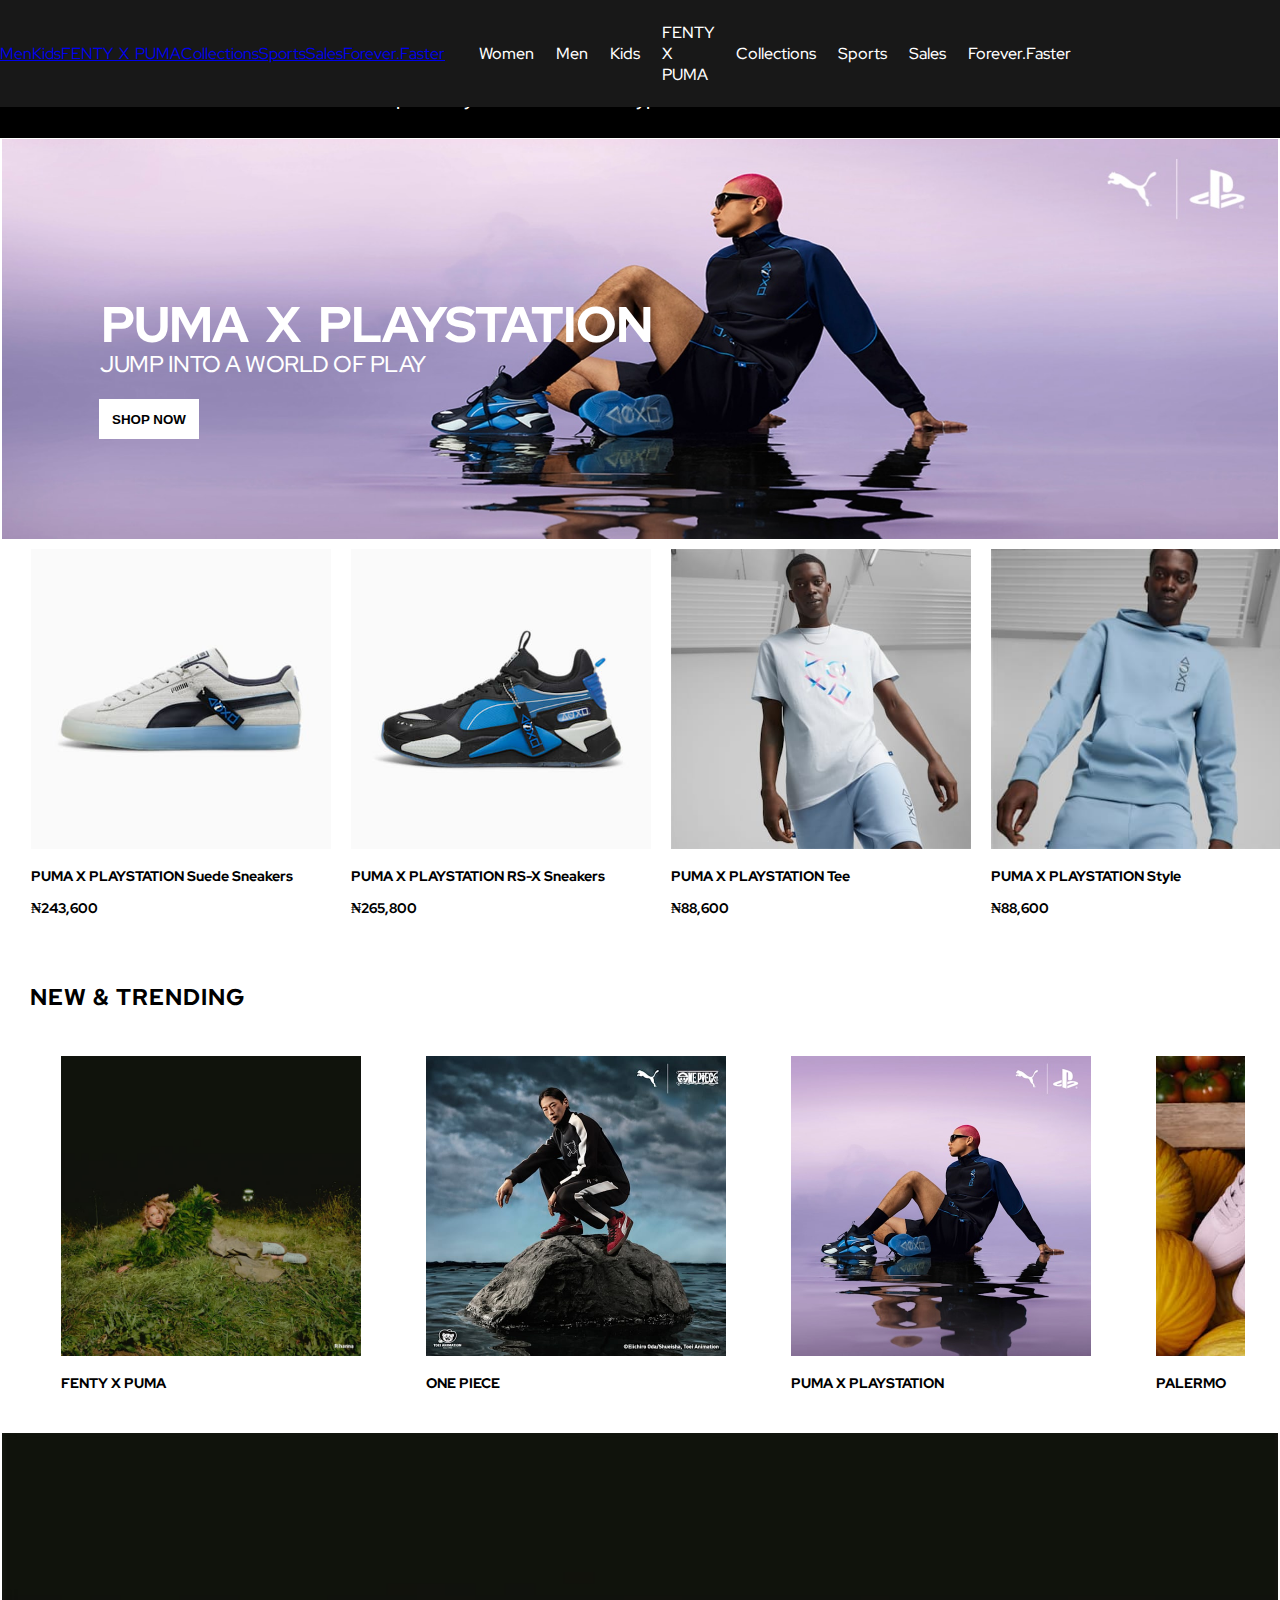
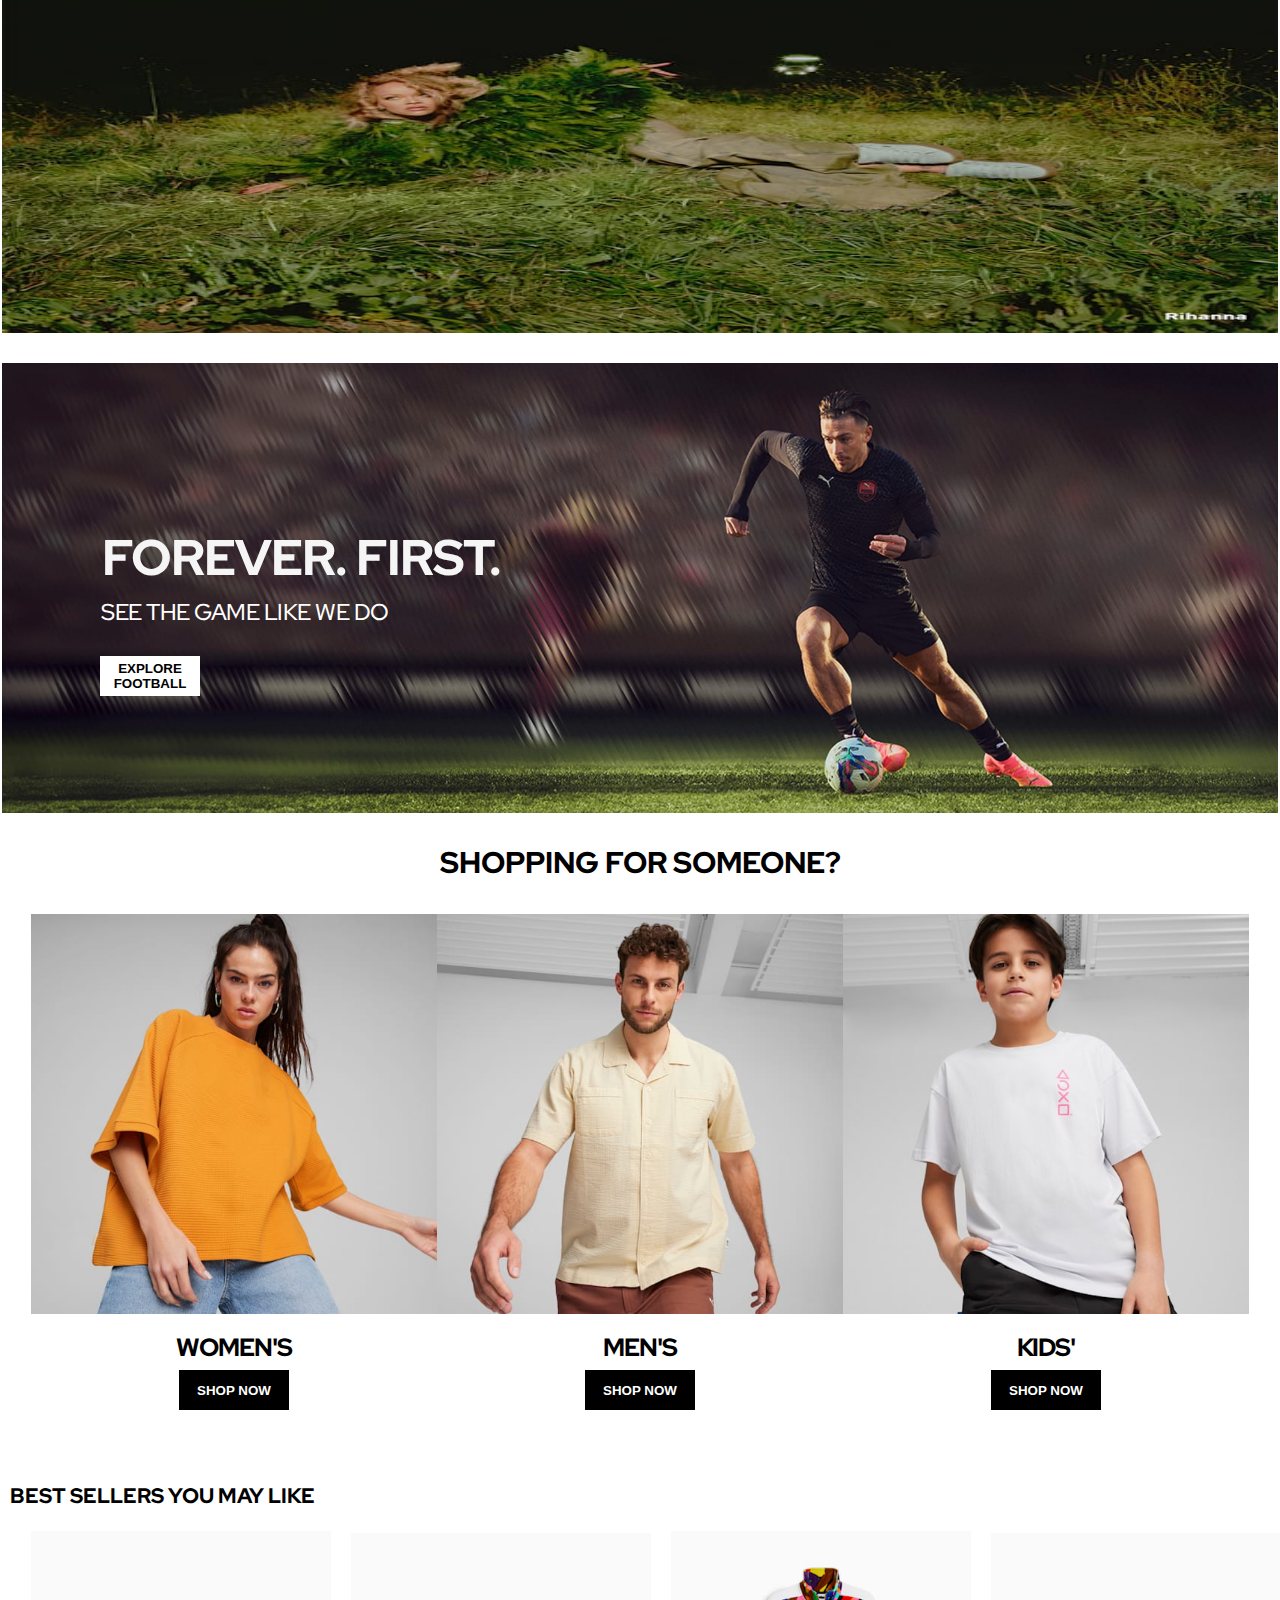
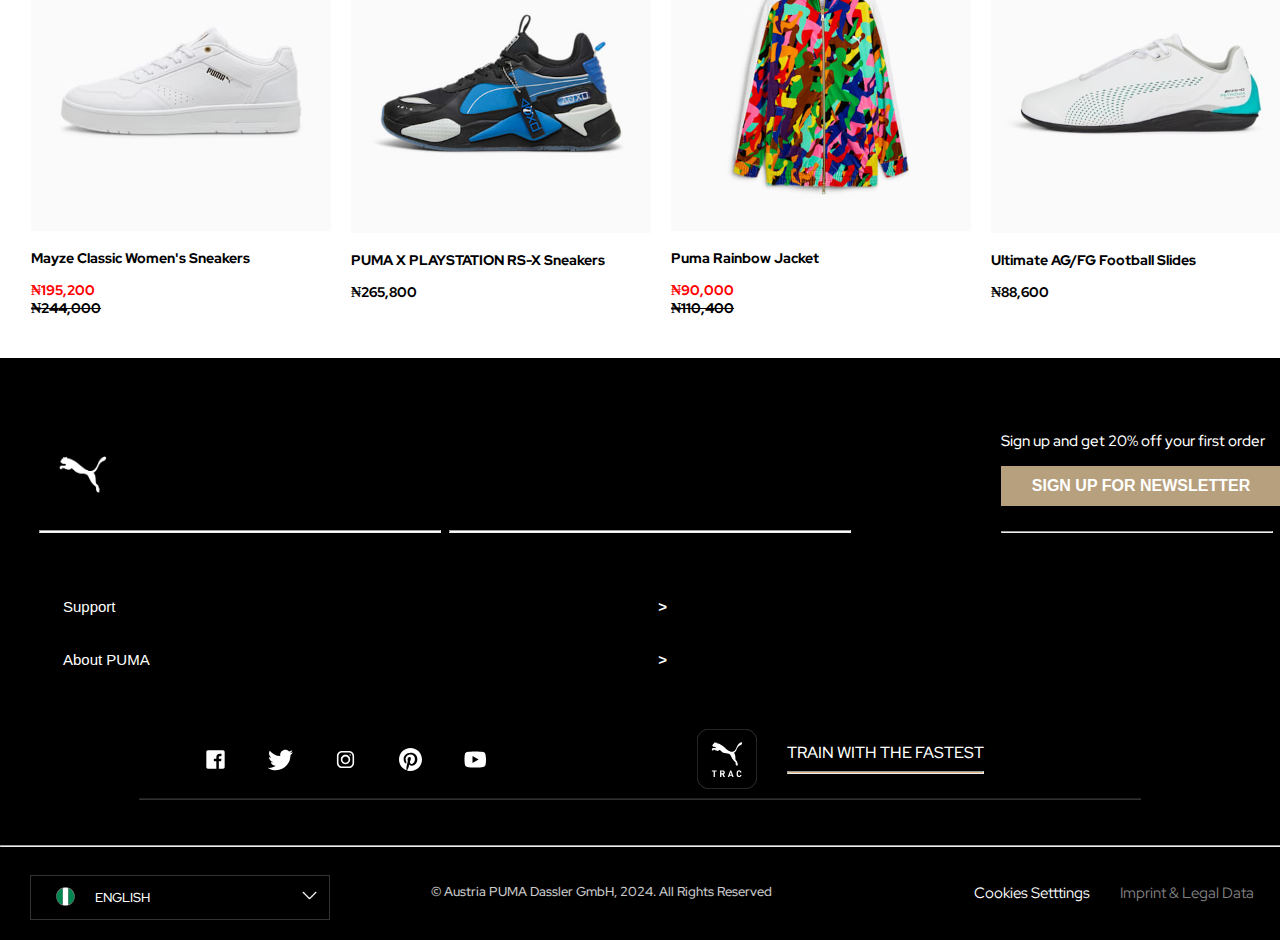
==== commit 041d0ea2: "Improved dropdown menu with smooth transition animation" ====
--- a/correct.html
+++ b/correct.html
@@ -20,66 +20,434 @@
             <img src="originalPUMA.png" alt="pumalogs" class="logo">
         </div>
 
-            <div class="tabs">
-              <a href="#" class="com">Women</a>
-              <div class="droppy">
-                <ul style="display: inline;">
-                  <li>Sale</li>
-                  <li>New Arrivals</li>
-                  <li>Palermo</li>
-                  <li>Suede XL</li>
-                  <li>Mayze</li>
-                  <li>Essentials</li>
-                  <li>Classics</li>
-                  <li>Nitro</li>
-                </ul>
-
-                <ul style="display: inline;">
-                  <li>Shoes</li>
-                  <li>Sneakers</li>
-                  <li>Running</li>
-                  <li>Training</li>
-                  <li>Slides and Sandals</li>
-                  <li>Motorsport</li>
-                  <li>Football</li>
-                </ul>
-
-                <ul style="display: inline;">
-                  <li>Clothing</li>
-                  <li>Leggings</li>
-                  <li>Sports Bras</li>
-                  <li>T-Shirts & Tops</li>
-                  <li>Sweatshirts & Hoodies</li>
-                  <li>Jackets</li>
-                  <li>Jerseys</li>
-                  <li>Pants & Joggers</li>
-                  <li>Tracksuits</li>
-                  <li>Shorts</li>
-                  <li>Dresses & Skirts</li>
-                  <li>Underwear</li>
-                </ul>
-
-                <ul style="display: inline;">
-                  <li>Accessories</li>
-                  <li>Backpacks</li>
-                  <li>Bags</li>
-                  <li>Hats & Headwear</li>
-                  <li>Gloves</li>
-                  <li>Wallets</li>
-                </ul>
-
-                <ul style="display: inline;">
-                  <li>Sports</li>
-                  <li>Running</li>
-                  <li>Training</li>
-                  <li>Yoga</li>
-                  <li>Football</li>
-                  <li>Motorsport</li>
-                  <li>Basketball</li>
-                  <li>Swimwear</li>
-                </ul>
-              </div>
-
+        <div class="tabs">
+            <a href="#" class="com">Women</a>
+            <div class="droppy">
+                <ul>
+                    <li><a href="#">Sale</a></li>
+                    <li><a href="#">New Arrivals</a></li>
+                    <li><a href="#">Palermo</a></li>
+                    <li><a href="#">Suede XL</a></li>
+                    <li><a href="#">Mayze</a></li>
+                    <li><a href="#">Essentials</a></li>
+                    <li><a href="#">Classics</a></li>
+                    <li><a href="#">Nitro</a></li>
+                </ul>
+                <ul>
+                    <li><a href="#">Shoes</a></li>
+                    <li><a href="#">Sneakers</a></li>
+                    <li><a href="#">Running</a></li>
+                    <li><a href="#">Training</a></li>
+                    <li><a href="#">Slides and Sandals</a></li>
+                    <li><a href="#">Motorsport</a></li>
+                    <li><a href="#">Football</a></li>
+                </ul>
+                <ul>
+                    <li><a href="#">Clothing</a></li>
+                    <li><a href="#">Leggings</a></li>
+                    <li><a href="#">Sports Bras</a></li>
+                    <li><a href="#">T-Shirts & Tops</a></li>
+                    <li><a href="#">Sweatshirts & Hoodies</a></li>
+                    <li><a href="#">Jackets</a></li>
+                    <li><a href="#">Jerseys</a></li>
+                    <li><a href="#">Pants & Joggers</a></li>
+                    <li><a href="#">Tracksuits</a></li>
+                    <li><a href="#">Shorts</a></li>
+                    <li><a href="#">Dresses & Skirts</a></li>
+                    <li><a href="#">Underwear</a></li>
+                </ul>
+                <ul>
+                    <li><a href="#">Accessories</a></li>
+                    <li><a href="#">Backpacks</a></li>
+                    <li><a href="#">Bags</a></li>
+                    <li><a href="#">Hats & Headwear</a></li>
+                    <li><a href="#">Gloves</a></li>
+                    <li><a href="#">Wallets</a></li>
+                </ul>
+                <ul>
+                    <li><a href="#">Sports</a></li>
+                    <li><a href="#">Running</a></li>
+                    <li><a href="#">Training</a></li>
+                    <li><a href="#">Yoga</a></li>
+                    <li><a href="#">Football</a></li>
+                    <li><a href="#">Motorsport</a></li>
+                    <li><a href="#">Basketball</a></li>
+                    <li><a href="#">Swimwear</a></li>
+                </ul>
+            </div>
+        
+            <a href="#" class="com">Men</a>
+            <div class="droppy">
+                <ul>
+                    <li><a href="#">Default Item 1</a></li>
+                    <li><a href="#">Default Item 2</a></li>
+                    <li><a href="#">Default Item 3</a></li>
+                    <li><a href="#">Default Item 4</a></li>
+                    <li><a href="#">Default Item 5</a></li>
+                    <li><a href="#">Default Item 6</a></li>
+                    <li><a href="#">Default Item 7</a></li>
+                    <li><a href="#">Default Item 8</a></li>
+                </ul>
+                <ul>
+                    <li><a href="#">Default Item 1</a></li>
+                    <li><a href="#">Default Item 2</a></li>
+                    <li><a href="#">Default Item 3</a></li>
+                    <li><a href="#">Default Item 4</a></li>
+                    <li><a href="#">Default Item 5</a></li>
+                    <li><a href="#">Default Item 6</a></li>
+                    <li><a href="#">Default Item 7</a></li>
+                </ul>
+                <ul>
+                    <li><a href="#">Default Item 1</a></li>
+                    <li><a href="#">Default Item 2</a></li>
+                    <li><a href="#">Default Item 3</a></li>
+                    <li><a href="#">Default Item 4</a></li>
+                    <li><a href="#">Default Item 5</a></li>
+                    <li><a href="#">Default Item 6</a></li>
+                    <li><a href="#">Default Item 7</a></li>
+                    <li><a href="#">Default Item 8</a></li>
+                    <li><a href="#">Default Item 9</a></li>
+                    <li><a href="#">Default Item 10</a></li>
+                    <li><a href="#">Default Item 11</a></li>
+                </ul>
+                <ul>
+                    <li><a href="#">Default Item 1</a></li>
+                    <li><a href="#">Default Item 2</a></li>
+                    <li><a href="#">Default Item 3</a></li>
+                    <li><a href="#">Default Item 4</a></li>
+                    <li><a href="#">Default Item 5</a></li>
+                </ul>
+                <ul>
+                    <li><a href="#">Default Item 1</a></li>
+                    <li><a href="#">Default Item 2</a></li>
+                    <li><a href="#">Default Item 3</a></li>
+                    <li><a href="#">Default Item 4</a></li>
+                    <li><a href="#">Default Item 5</a></li>
+                    <li><a href="#">Default Item 6</a></li>
+                    <li><a href="#">Default Item 7</a></li>
+                    <li><a href="#">Default Item 8</a></li>
+                </ul>
+            </div>
+        
+            <a href="#" class="com">Kids</a>
+            <div class="droppy">
+                <ul>
+                    <li><a href="#">Default Item 1</a></li>
+                    <li><a href="#">Default Item 2</a></li>
+                    <li><a href="#">Default Item 3</a></li>
+                    <li><a href="#">Default Item 4</a></li>
+                    <li><a href="#">Default Item 5</a></li>
+                    <li><a href="#">Default Item 6</a></li>
+                    <li><a href="#">Default Item 7</a></li>
+                    <li><a href="#">Default Item 8</a></li>
+                </ul>
+                <ul>
+                    <li><a href="#">Default Item 1</a></li>
+                    <li><a href="#">Default Item 2</a></li>
+                    <li><a href="#">Default Item 3</a></li>
+                    <li><a href="#">Default Item 4</a></li>
+                    <li><a href="#">Default Item 5</a></li>
+                    <li><a href="#">Default Item 6</a></li>
+                    <li><a href="#">Default Item 7</a></li>
+                </ul>
+                <ul>
+                    <li><a href="#">Default Item 1</a></li>
+                    <li><a href="#">Default Item 2</a></li>
+                    <li><a href="#">Default Item 3</a></li>
+                    <li><a href="#">Default Item 4</a></li>
+                    <li><a href="#">Default Item 5</a></li>
+                    <li><a href="#">Default Item 6</a></li>
+                    <li><a href="#">Default Item 7</a></li>
+                    <li><a href="#">Default Item 8</a></li>
+                    <li><a href="#">Default Item 9</a></li>
+                    <li><a href="#">Default Item 10</a></li>
+                    <li><a href="#">Default Item 11</a></li>
+                </ul>
+                <ul>
+                    <li><a href="#">Default Item 1</a></li>
+                    <li><a href="#">Default Item 2</a></li>
+                    <li><a href="#">Default Item 3</a></li>
+                    <li><a href="#">Default Item 4</a></li>
+                    <li><a href="#">Default Item 5</a></li>
+                </ul>
+                <ul>
+                    <li><a href="#">Default Item 1</a></li>
+                    <li><a href="#">Default Item 2</a></li>
+                    <li><a href="#">Default Item 3</a></li>
+                    <li><a href="#">Default Item 4</a></li>
+                    <li><a href="#">Default Item 5</a></li>
+                    <li><a href="#">Default Item 6</a></li>
+                    <li><a href="#">Default Item 7</a></li>
+                    <li><a href="#">Default Item 8</a></li>
+                </ul>
+            </div>
+        
+            <a href="#" class="com pem">FENTY X PUMA</a>
+            <div class="droppy">
+                <ul>
+                    <li><a href="#">Default Item 1</a></li>
+                    <li><a href="#">Default Item 2</a></li>
+                    <li><a href="#">Default Item 3</a></li>
+                    <li><a href="#">Default Item 4</a></li>
+                    <li><a href="#">Default Item 5</a></li>
+                    <li><a href="#">Default Item 6</a></li>
+                    <li><a href="#">Default Item 7</a></li>
+                    <li><a href="#">Default Item 8</a></li>
+                </ul>
+                <ul>
+                    <li><a href="#">Default Item 1</a></li>
+                    <li><a href="#">Default Item 2</a></li>
+                    <li><a href="#">Default Item 3</a></li>
+                    <li><a href="#">Default Item 4</a></li>
+                    <li><a href="#">Default Item 5</a></li>
+                    <li><a href="#">Default Item 6</a></li>
+                    <li><a href="#">Default Item 7</a></li>
+                </ul>
+                <ul>
+                    <li><a href="#">Default Item 1</a></li>
+                    <li><a href="#">Default Item 2</a></li>
+                    <li><a href="#">Default Item 3</a></li>
+                    <li><a href="#">Default Item 4</a></li>
+                    <li><a href="#">Default Item 5</a></li>
+                    <li><a href="#">Default Item 6</a></li>
+                    <li><a href="#">Default Item 7</a></li>
+                    <li><a href="#">Default Item 8</a></li>
+                    <li><a href="#">Default Item 9</a></li>
+                    <li><a href="#">Default Item 10</a></li>
+                    <li><a href="#">Default Item 11</a></li>
+                </ul>
+                <ul>
+                    <li><a href="#">Default Item 1</a></li>
+                    <li><a href="#">Default Item 2</a></li>
+                    <li><a href="#">Default Item 3</a></li>
+                    <li><a href="#">Default Item 4</a></li>
+                    <li><a href="#">Default Item 5</a></li>
+                </ul>
+                <ul>
+                    <li><a href="#">Default Item 1</a></li>
+                    <li><a href="#">Default Item 2</a></li>
+                    <li><a href="#">Default Item 3</a></li>
+                    <li><a href="#">Default Item 4</a></li>
+                    <li><a href="#">Default Item 5</a></li>
+                    <li><a href="#">Default Item 6</a></li>
+                    <li><a href="#">Default Item 7</a></li>
+                    <li><a href="#">Default Item 8</a></li>
+                </ul>
+            </div>
+        
+            <a href="#" class="com">Collections</a>
+            <div class="droppy">
+                <ul>
+                    <li><a href="#">Default Item 1</a></li>
+                    <li><a href="#">Default Item 2</a></li>
+                    <li><a href="#">Default Item 3</a></li>
+                    <li><a href="#">Default Item 4</a></li>
+                    <li><a href="#">Default Item 5</a></li>
+                    <li><a href="#">Default Item 6</a></li>
+                    <li><a href="#">Default Item 7</a></li>
+                    <li><a href="#">Default Item 8</a></li>
+                </ul>
+                <ul>
+                    <li><a href="#">Default Item 1</a></li>
+                    <li><a href="#">Default Item 2</a></li>
+                    <li><a href="#">Default Item 3</a></li>
+                    <li><a href="#">Default Item 4</a></li>
+                    <li><a href="#">Default Item 5</a></li>
+                    <li><a href="#">Default Item 6</a></li>
+                    <li><a href="#">Default Item 7</a></li>
+                </ul>
+                <ul>
+                    <li><a href="#">Default Item 1</a></li>
+                    <li><a href="#">Default Item 2</a></li>
+                    <li><a href="#">Default Item 3</a></li>
+                    <li><a href="#">Default Item 4</a></li>
+                    <li><a href="#">Default Item 5</a></li>
+                    <li><a href="#">Default Item 6</a></li>
+                    <li><a href="#">Default Item 7</a></li>
+                    <li><a href="#">Default Item 8</a></li>
+                    <li><a href="#">Default Item 9</a></li>
+                    <li><a href="#">Default Item 10</a></li>
+                    <li><a href="#">Default Item 11</a></li>
+                </ul>
+                <ul>
+                    <li><a href="#">Default Item 1</a></li>
+                    <li><a href="#">Default Item 2</a></li>
+                    <li><a href="#">Default Item 3</a></li>
+                    <li><a href="#">Default Item 4</a></li>
+                    <li><a href="#">Default Item 5</a></li>
+                </ul>
+                <ul>
+                    <li><a href="#">Default Item 1</a></li>
+                    <li><a href="#">Default Item 2</a></li>
+                    <li><a href="#">Default Item 3</a></li>
+                    <li><a href="#">Default Item 4</a></li>
+                    <li><a href="#">Default Item 5</a></li>
+                    <li><a href="#">Default Item 6</a></li>
+                    <li><a href="#">Default Item 7</a></li>
+                    <li><a href="#">Default Item 8</a></li>
+                </ul>
+            </div>
+        
+            <a href="#" class="com">Sports</a>
+            <div class="droppy">
+                <ul>
+                    <li><a href="#">Default Item 1</a></li>
+                    <li><a href="#">Default Item 2</a></li>
+                    <li><a href="#">Default Item 3</a></li>
+                    <li><a href="#">Default Item 4</a></li>
+                    <li><a href="#">Default Item 5</a></li>
+                    <li><a href="#">Default Item 6</a></li>
+                    <li><a href="#">Default Item 7</a></li>
+                    <li><a href="#">Default Item 8</a></li>
+                </ul>
+                <ul>
+                    <li><a href="#">Default Item 1</a></li>
+                    <li><a href="#">Default Item 2</a></li>
+                    <li><a href="#">Default Item 3</a></li>
+                    <li><a href="#">Default Item 4</a></li>
+                    <li><a href="#">Default Item 5</a></li>
+                    <li><a href="#">Default Item 6</a></li>
+                    <li><a href="#">Default Item 7</a></li>
+                </ul>
+                <ul>
+                    <li><a href="#">Default Item 1</a></li>
+                    <li><a href="#">Default Item 2</a></li>
+                    <li><a href="#">Default Item 3</a></li>
+                    <li><a href="#">Default Item 4</a></li>
+                    <li><a href="#">Default Item 5</a></li>
+                    <li><a href="#">Default Item 6</a></li>
+                    <li><a href="#">Default Item 7</a></li>
+                    <li><a href="#">Default Item 8</a></li>
+                    <li><a href="#">Default Item 9</a></li>
+                    <li><a href="#">Default Item 10</a></li>
+                    <li><a href="#">Default Item 11</a></li>
+                </ul>
+                <ul>
+                    <li><a href="#">Default Item 1</a></li>
+                    <li><a href="#">Default Item 2</a></li>
+                    <li><a href="#">Default Item 3</a></li>
+                    <li><a href="#">Default Item 4</a></li>
+                    <li><a href="#">Default Item 5</a></li>
+                </ul>
+                <ul>
+                    <li><a href="#">Default Item 1</a></li>
+                    <li><a href="#">Default Item 2</a></li>
+                    <li><a href="#">Default Item 3</a></li>
+                    <li><a href="#">Default Item 4</a></li>
+                    <li><a href="#">Default Item 5</a></li>
+                    <li><a href="#">Default Item 6</a></li>
+                    <li><a href="#">Default Item 7</a></li>
+                    <li><a href="#">Default Item 8</a></li>
+                </ul>
+            </div>
+        
+            <a href="#" class="com">Sales</a>
+            <div class="droppy">
+                <ul>
+                    <li><a href="#">Default Item 1</a></li>
+                    <li><a href="#">Default Item 2</a></li>
+                    <li><a href="#">Default Item 3</a></li>
+                    <li><a href="#">Default Item 4</a></li>
+                    <li><a href="#">Default Item 5</a></li>
+                    <li><a href="#">Default Item 6</a></li>
+                    <li><a href="#">Default Item 7</a></li>
+                    <li><a href="#">Default Item 8</a></li>
+                </ul>
+                <ul>
+                    <li><a href="#">Default Item 1</a></li>
+                    <li><a href="#">Default Item 2</a></li>
+                    <li><a href="#">Default Item 3</a></li>
+                    <li><a href="#">Default Item 4</a></li>
+                    <li><a href="#">Default Item 5</a></li>
+                    <li><a href="#">Default Item 6</a></li>
+                    <li><a href="#">Default Item 7</a></li>
+                </ul>
+                <ul>
+                    <li><a href="#">Default Item 1</a></li>
+                    <li><a href="#">Default Item 2</a></li>
+                    <li><a href="#">Default Item 3</a></li>
+                    <li><a href="#">Default Item 4</a></li>
+                    <li><a href="#">Default Item 5</a></li>
+                    <li><a href="#">Default Item 6</a></li>
+                    <li><a href="#">Default Item 7</a></li>
+                    <li><a href="#">Default Item 8</a></li>
+                    <li><a href="#">Default Item 9</a></li>
+                    <li><a href="#">Default Item 10</a></li>
+                    <li><a href="#">Default Item 11</a></li>
+                </ul>
+                <ul>
+                    <li><a href="#">Default Item 1</a></li>
+                    <li><a href="#">Default Item 2</a></li>
+                    <li><a href="#">Default Item 3</a></li>
+                    <li><a href="#">Default Item 4</a></li>
+                    <li><a href="#">Default Item 5</a></li>
+                </ul>
+                <ul>
+                    <li><a href="#">Default Item 1</a></li>
+                    <li><a href="#">Default Item 2</a></li>
+                    <li><a href="#">Default Item 3</a></li>
+                    <li><a href="#">Default Item 4</a></li>
+                    <li><a href="#">Default Item 5</a></li>
+                    <li><a href="#">Default Item 6</a></li>
+                    <li><a href="#">Default Item 7</a></li>
+                    <li><a href="#">Default Item 8</a></li>
+                </ul>
+            </div>
+        
+            <a href="#" class="com">Forever.Faster</a>
+            <div class="droppy">
+                <ul>
+                    <li><a href="#">Default Item 1</a></li>
+                    <li><a href="#">Default Item 2</a></li>
+                    <li><a href="#">Default Item 3</a></li>
+                    <li><a href="#">Default Item 4</a></li>
+                    <li><a href="#">Default Item 5</a></li>
+                    <li><a href="#">Default Item 6</a></li>
+                    <li><a href="#">Default Item 7</a></li>
+                    <li><a href="#">Default Item 8</a></li>
+                </ul>
+                <ul>
+                    <li><a href="#">Default Item 1</a></li>
+                    <li><a href="#">Default Item 2</a></li>
+                    <li><a href="#">Default Item 3</a></li>
+                    <li><a href="#">Default Item 4</a></li>
+                    <li><a href="#">Default Item 5</a></li>
+                    <li><a href="#">Default Item 6</a></li>
+                    <li><a href="#">Default Item 7</a></li>
+                </ul>
+                <ul>
+                    <li><a href="#">Default Item 1</a></li>
+                    <li><a href="#">Default Item 2</a></li>
+                    <li><a href="#">Default Item 3</a></li>
+                    <li><a href="#">Default Item 4</a></li>
+                    <li><a href="#">Default Item 5</a></li>
+                    <li><a href="#">Default Item 6</a></li>
+                    <li><a href="#">Default Item 7</a></li>
+                    <li><a href="#">Default Item 8</a></li>
+                    <li><a href="#">Default Item 9</a></li>
+                    <li><a href="#">Default Item 10</a></li>
+                    <li><a href="#">Default Item 11</a></li>
+                </ul>
+                <ul>
+                    <li><a href="#">Default Item 1</a></li>
+                    <li><a href="#">Default Item 2</a></li>
+                    <li><a href="#">Default Item 3</a></li>
+                    <li><a href="#">Default Item 4</a></li>
+                    <li><a href="#">Default Item 5</a></li>
+                </ul>
+                <ul>
+                    <li><a href="#">Default Item 1</a></li>
+                    <li><a href="#">Default Item 2</a></li>
+                    <li><a href="#">Default Item 3</a></li>
+                    <li><a href="#">Default Item 4</a></li>
+                    <li><a href="#">Default Item 5</a></li>
+                    <li><a href="#">Default Item 6</a></li>
+                    <li><a href="#">Default Item 7</a></li>
+                    <li><a href="#">Default Item 8</a></li>
+                </ul>
+            </div>
+        </div>
+        
               <a href="#" class="bom">Men</a>
               <a href="#" class="dom">Kids</a>
               <a href="#" class="eom pem">FENTY&nbsp;&nbsp;X&nbsp;&nbsp;PUMA</a>
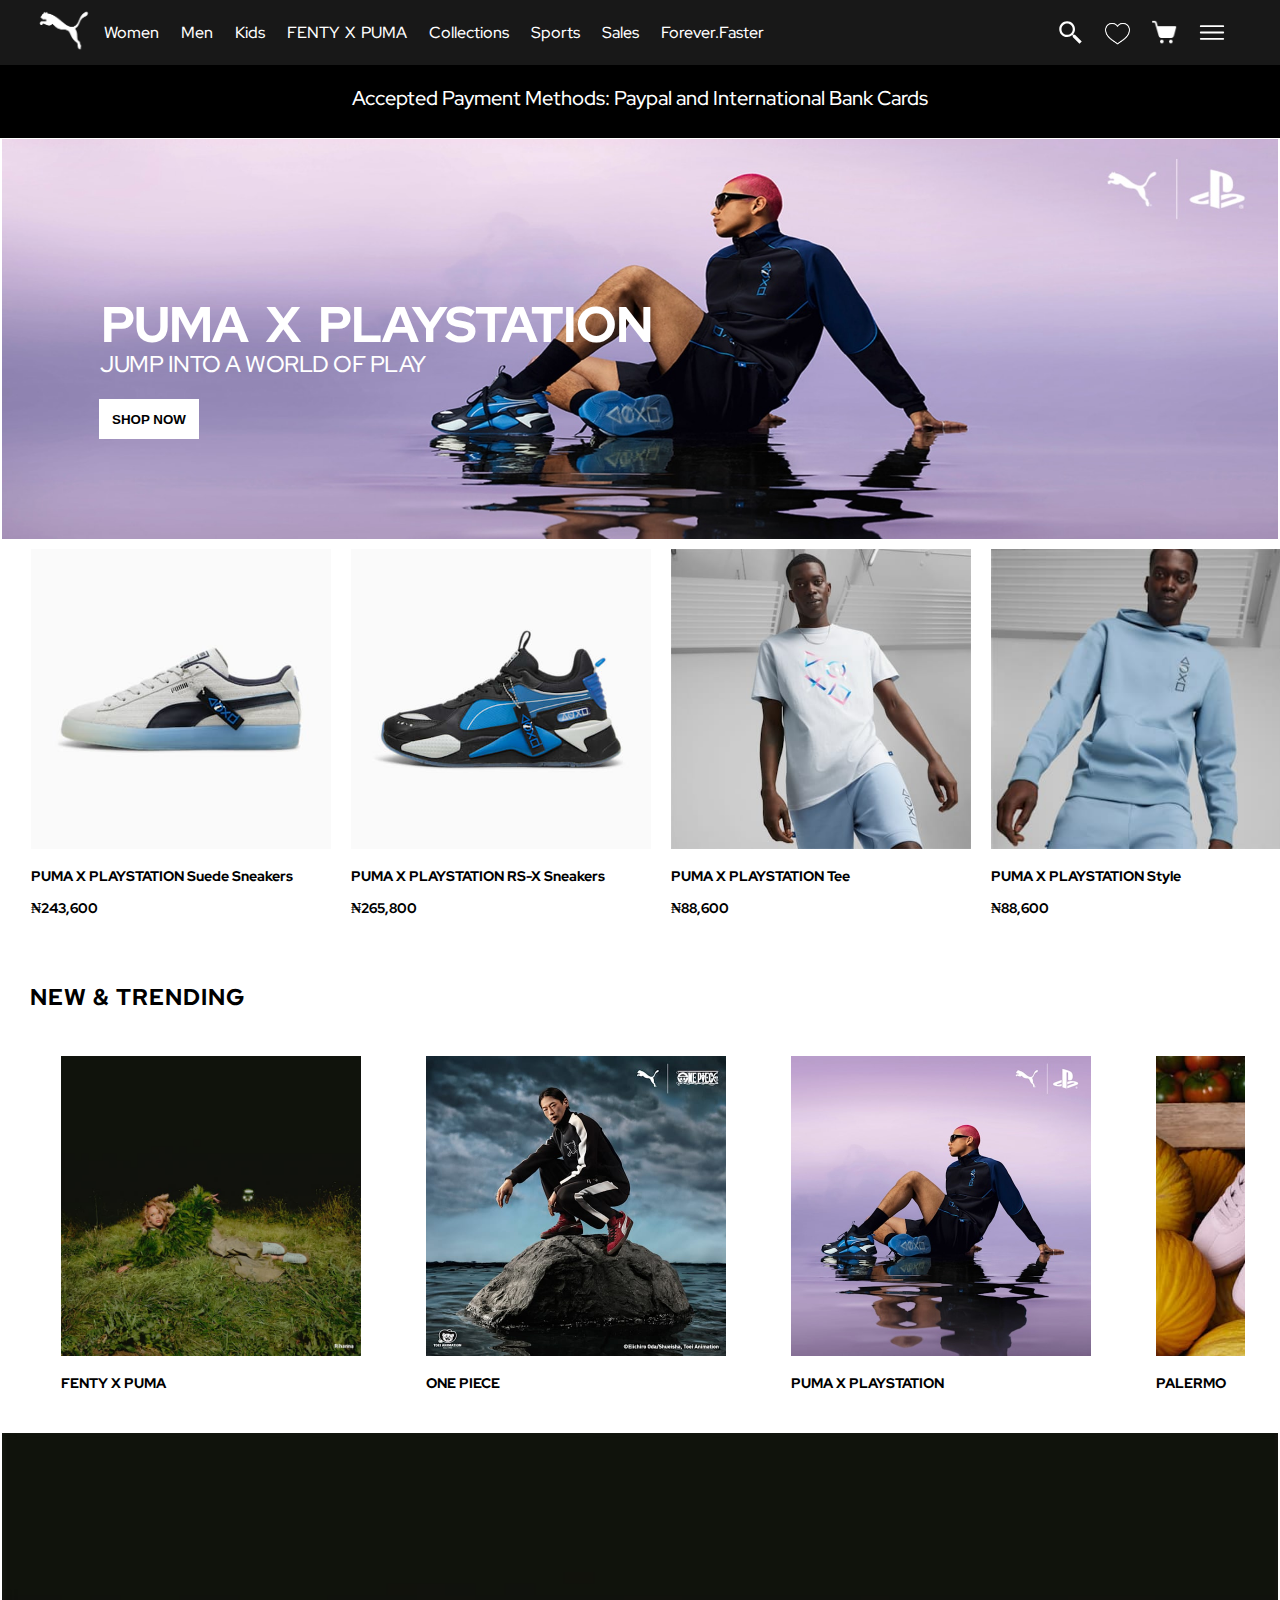
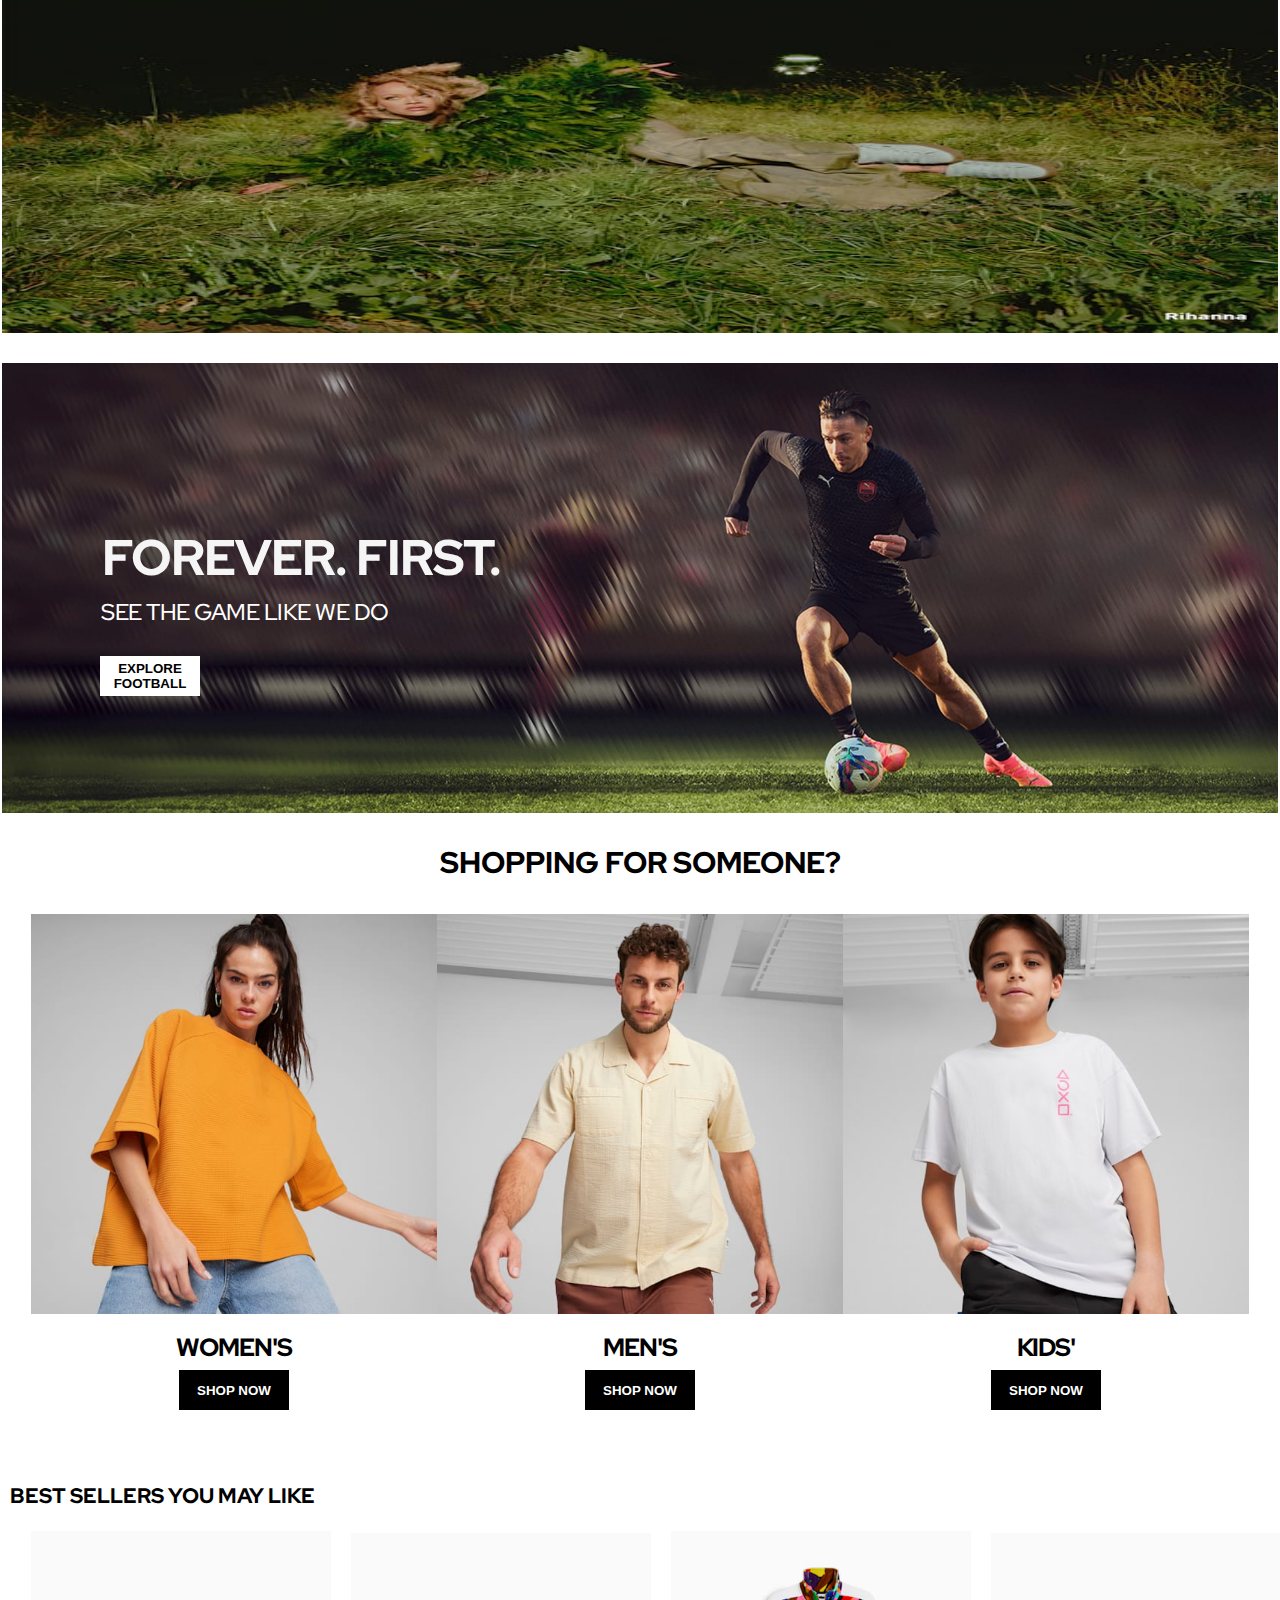
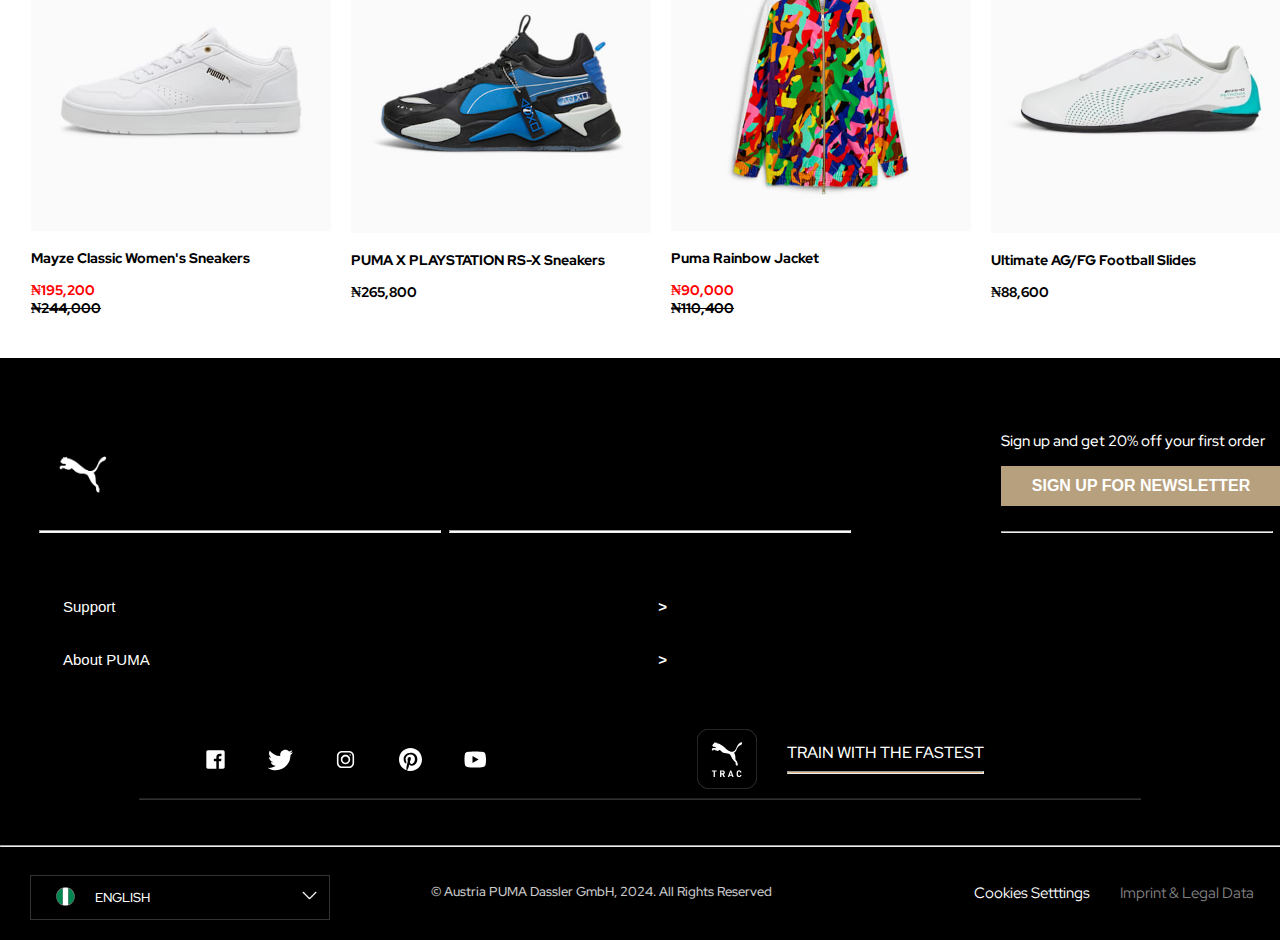
==== commit d1f84623: "- Added smooth transition effects for dropdown visibility and positioning. - Implemented CSS animati" ====
--- a/correct.html
+++ b/correct.html
@@ -20,441 +20,472 @@
             <img src="originalPUMA.png" alt="pumalogs" class="logo">
         </div>
 
-        <div class="tabs">
-            <a href="#" class="com">Women</a>
-            <div class="droppy">
-                <ul>
-                    <li><a href="#">Sale</a></li>
-                    <li><a href="#">New Arrivals</a></li>
-                    <li><a href="#">Palermo</a></li>
-                    <li><a href="#">Suede XL</a></li>
-                    <li><a href="#">Mayze</a></li>
-                    <li><a href="#">Essentials</a></li>
-                    <li><a href="#">Classics</a></li>
-                    <li><a href="#">Nitro</a></li>
-                </ul>
-                <ul>
-                    <li><a href="#">Shoes</a></li>
-                    <li><a href="#">Sneakers</a></li>
-                    <li><a href="#">Running</a></li>
-                    <li><a href="#">Training</a></li>
-                    <li><a href="#">Slides and Sandals</a></li>
-                    <li><a href="#">Motorsport</a></li>
-                    <li><a href="#">Football</a></li>
-                </ul>
-                <ul>
-                    <li><a href="#">Clothing</a></li>
-                    <li><a href="#">Leggings</a></li>
-                    <li><a href="#">Sports Bras</a></li>
-                    <li><a href="#">T-Shirts & Tops</a></li>
-                    <li><a href="#">Sweatshirts & Hoodies</a></li>
-                    <li><a href="#">Jackets</a></li>
-                    <li><a href="#">Jerseys</a></li>
-                    <li><a href="#">Pants & Joggers</a></li>
-                    <li><a href="#">Tracksuits</a></li>
-                    <li><a href="#">Shorts</a></li>
-                    <li><a href="#">Dresses & Skirts</a></li>
-                    <li><a href="#">Underwear</a></li>
-                </ul>
-                <ul>
-                    <li><a href="#">Accessories</a></li>
-                    <li><a href="#">Backpacks</a></li>
-                    <li><a href="#">Bags</a></li>
-                    <li><a href="#">Hats & Headwear</a></li>
-                    <li><a href="#">Gloves</a></li>
-                    <li><a href="#">Wallets</a></li>
-                </ul>
-                <ul>
-                    <li><a href="#">Sports</a></li>
-                    <li><a href="#">Running</a></li>
-                    <li><a href="#">Training</a></li>
-                    <li><a href="#">Yoga</a></li>
-                    <li><a href="#">Football</a></li>
-                    <li><a href="#">Motorsport</a></li>
-                    <li><a href="#">Basketball</a></li>
-                    <li><a href="#">Swimwear</a></li>
-                </ul>
-            </div>
-        
-            <a href="#" class="com">Men</a>
-            <div class="droppy">
-                <ul>
-                    <li><a href="#">Default Item 1</a></li>
-                    <li><a href="#">Default Item 2</a></li>
-                    <li><a href="#">Default Item 3</a></li>
-                    <li><a href="#">Default Item 4</a></li>
-                    <li><a href="#">Default Item 5</a></li>
-                    <li><a href="#">Default Item 6</a></li>
-                    <li><a href="#">Default Item 7</a></li>
-                    <li><a href="#">Default Item 8</a></li>
-                </ul>
-                <ul>
-                    <li><a href="#">Default Item 1</a></li>
-                    <li><a href="#">Default Item 2</a></li>
-                    <li><a href="#">Default Item 3</a></li>
-                    <li><a href="#">Default Item 4</a></li>
-                    <li><a href="#">Default Item 5</a></li>
-                    <li><a href="#">Default Item 6</a></li>
-                    <li><a href="#">Default Item 7</a></li>
-                </ul>
-                <ul>
-                    <li><a href="#">Default Item 1</a></li>
-                    <li><a href="#">Default Item 2</a></li>
-                    <li><a href="#">Default Item 3</a></li>
-                    <li><a href="#">Default Item 4</a></li>
-                    <li><a href="#">Default Item 5</a></li>
-                    <li><a href="#">Default Item 6</a></li>
-                    <li><a href="#">Default Item 7</a></li>
-                    <li><a href="#">Default Item 8</a></li>
-                    <li><a href="#">Default Item 9</a></li>
-                    <li><a href="#">Default Item 10</a></li>
-                    <li><a href="#">Default Item 11</a></li>
-                </ul>
-                <ul>
-                    <li><a href="#">Default Item 1</a></li>
-                    <li><a href="#">Default Item 2</a></li>
-                    <li><a href="#">Default Item 3</a></li>
-                    <li><a href="#">Default Item 4</a></li>
-                    <li><a href="#">Default Item 5</a></li>
-                </ul>
-                <ul>
-                    <li><a href="#">Default Item 1</a></li>
-                    <li><a href="#">Default Item 2</a></li>
-                    <li><a href="#">Default Item 3</a></li>
-                    <li><a href="#">Default Item 4</a></li>
-                    <li><a href="#">Default Item 5</a></li>
-                    <li><a href="#">Default Item 6</a></li>
-                    <li><a href="#">Default Item 7</a></li>
-                    <li><a href="#">Default Item 8</a></li>
-                </ul>
-            </div>
-        
-            <a href="#" class="com">Kids</a>
-            <div class="droppy">
-                <ul>
-                    <li><a href="#">Default Item 1</a></li>
-                    <li><a href="#">Default Item 2</a></li>
-                    <li><a href="#">Default Item 3</a></li>
-                    <li><a href="#">Default Item 4</a></li>
-                    <li><a href="#">Default Item 5</a></li>
-                    <li><a href="#">Default Item 6</a></li>
-                    <li><a href="#">Default Item 7</a></li>
-                    <li><a href="#">Default Item 8</a></li>
-                </ul>
-                <ul>
-                    <li><a href="#">Default Item 1</a></li>
-                    <li><a href="#">Default Item 2</a></li>
-                    <li><a href="#">Default Item 3</a></li>
-                    <li><a href="#">Default Item 4</a></li>
-                    <li><a href="#">Default Item 5</a></li>
-                    <li><a href="#">Default Item 6</a></li>
-                    <li><a href="#">Default Item 7</a></li>
-                </ul>
-                <ul>
-                    <li><a href="#">Default Item 1</a></li>
-                    <li><a href="#">Default Item 2</a></li>
-                    <li><a href="#">Default Item 3</a></li>
-                    <li><a href="#">Default Item 4</a></li>
-                    <li><a href="#">Default Item 5</a></li>
-                    <li><a href="#">Default Item 6</a></li>
-                    <li><a href="#">Default Item 7</a></li>
-                    <li><a href="#">Default Item 8</a></li>
-                    <li><a href="#">Default Item 9</a></li>
-                    <li><a href="#">Default Item 10</a></li>
-                    <li><a href="#">Default Item 11</a></li>
-                </ul>
-                <ul>
-                    <li><a href="#">Default Item 1</a></li>
-                    <li><a href="#">Default Item 2</a></li>
-                    <li><a href="#">Default Item 3</a></li>
-                    <li><a href="#">Default Item 4</a></li>
-                    <li><a href="#">Default Item 5</a></li>
-                </ul>
-                <ul>
-                    <li><a href="#">Default Item 1</a></li>
-                    <li><a href="#">Default Item 2</a></li>
-                    <li><a href="#">Default Item 3</a></li>
-                    <li><a href="#">Default Item 4</a></li>
-                    <li><a href="#">Default Item 5</a></li>
-                    <li><a href="#">Default Item 6</a></li>
-                    <li><a href="#">Default Item 7</a></li>
-                    <li><a href="#">Default Item 8</a></li>
-                </ul>
-            </div>
-        
-            <a href="#" class="com pem">FENTY X PUMA</a>
-            <div class="droppy">
-                <ul>
-                    <li><a href="#">Default Item 1</a></li>
-                    <li><a href="#">Default Item 2</a></li>
-                    <li><a href="#">Default Item 3</a></li>
-                    <li><a href="#">Default Item 4</a></li>
-                    <li><a href="#">Default Item 5</a></li>
-                    <li><a href="#">Default Item 6</a></li>
-                    <li><a href="#">Default Item 7</a></li>
-                    <li><a href="#">Default Item 8</a></li>
-                </ul>
-                <ul>
-                    <li><a href="#">Default Item 1</a></li>
-                    <li><a href="#">Default Item 2</a></li>
-                    <li><a href="#">Default Item 3</a></li>
-                    <li><a href="#">Default Item 4</a></li>
-                    <li><a href="#">Default Item 5</a></li>
-                    <li><a href="#">Default Item 6</a></li>
-                    <li><a href="#">Default Item 7</a></li>
-                </ul>
-                <ul>
-                    <li><a href="#">Default Item 1</a></li>
-                    <li><a href="#">Default Item 2</a></li>
-                    <li><a href="#">Default Item 3</a></li>
-                    <li><a href="#">Default Item 4</a></li>
-                    <li><a href="#">Default Item 5</a></li>
-                    <li><a href="#">Default Item 6</a></li>
-                    <li><a href="#">Default Item 7</a></li>
-                    <li><a href="#">Default Item 8</a></li>
-                    <li><a href="#">Default Item 9</a></li>
-                    <li><a href="#">Default Item 10</a></li>
-                    <li><a href="#">Default Item 11</a></li>
-                </ul>
-                <ul>
-                    <li><a href="#">Default Item 1</a></li>
-                    <li><a href="#">Default Item 2</a></li>
-                    <li><a href="#">Default Item 3</a></li>
-                    <li><a href="#">Default Item 4</a></li>
-                    <li><a href="#">Default Item 5</a></li>
-                </ul>
-                <ul>
-                    <li><a href="#">Default Item 1</a></li>
-                    <li><a href="#">Default Item 2</a></li>
-                    <li><a href="#">Default Item 3</a></li>
-                    <li><a href="#">Default Item 4</a></li>
-                    <li><a href="#">Default Item 5</a></li>
-                    <li><a href="#">Default Item 6</a></li>
-                    <li><a href="#">Default Item 7</a></li>
-                    <li><a href="#">Default Item 8</a></li>
-                </ul>
-            </div>
-        
-            <a href="#" class="com">Collections</a>
-            <div class="droppy">
-                <ul>
-                    <li><a href="#">Default Item 1</a></li>
-                    <li><a href="#">Default Item 2</a></li>
-                    <li><a href="#">Default Item 3</a></li>
-                    <li><a href="#">Default Item 4</a></li>
-                    <li><a href="#">Default Item 5</a></li>
-                    <li><a href="#">Default Item 6</a></li>
-                    <li><a href="#">Default Item 7</a></li>
-                    <li><a href="#">Default Item 8</a></li>
-                </ul>
-                <ul>
-                    <li><a href="#">Default Item 1</a></li>
-                    <li><a href="#">Default Item 2</a></li>
-                    <li><a href="#">Default Item 3</a></li>
-                    <li><a href="#">Default Item 4</a></li>
-                    <li><a href="#">Default Item 5</a></li>
-                    <li><a href="#">Default Item 6</a></li>
-                    <li><a href="#">Default Item 7</a></li>
-                </ul>
-                <ul>
-                    <li><a href="#">Default Item 1</a></li>
-                    <li><a href="#">Default Item 2</a></li>
-                    <li><a href="#">Default Item 3</a></li>
-                    <li><a href="#">Default Item 4</a></li>
-                    <li><a href="#">Default Item 5</a></li>
-                    <li><a href="#">Default Item 6</a></li>
-                    <li><a href="#">Default Item 7</a></li>
-                    <li><a href="#">Default Item 8</a></li>
-                    <li><a href="#">Default Item 9</a></li>
-                    <li><a href="#">Default Item 10</a></li>
-                    <li><a href="#">Default Item 11</a></li>
-                </ul>
-                <ul>
-                    <li><a href="#">Default Item 1</a></li>
-                    <li><a href="#">Default Item 2</a></li>
-                    <li><a href="#">Default Item 3</a></li>
-                    <li><a href="#">Default Item 4</a></li>
-                    <li><a href="#">Default Item 5</a></li>
-                </ul>
-                <ul>
-                    <li><a href="#">Default Item 1</a></li>
-                    <li><a href="#">Default Item 2</a></li>
-                    <li><a href="#">Default Item 3</a></li>
-                    <li><a href="#">Default Item 4</a></li>
-                    <li><a href="#">Default Item 5</a></li>
-                    <li><a href="#">Default Item 6</a></li>
-                    <li><a href="#">Default Item 7</a></li>
-                    <li><a href="#">Default Item 8</a></li>
-                </ul>
-            </div>
-        
-            <a href="#" class="com">Sports</a>
-            <div class="droppy">
-                <ul>
-                    <li><a href="#">Default Item 1</a></li>
-                    <li><a href="#">Default Item 2</a></li>
-                    <li><a href="#">Default Item 3</a></li>
-                    <li><a href="#">Default Item 4</a></li>
-                    <li><a href="#">Default Item 5</a></li>
-                    <li><a href="#">Default Item 6</a></li>
-                    <li><a href="#">Default Item 7</a></li>
-                    <li><a href="#">Default Item 8</a></li>
-                </ul>
-                <ul>
-                    <li><a href="#">Default Item 1</a></li>
-                    <li><a href="#">Default Item 2</a></li>
-                    <li><a href="#">Default Item 3</a></li>
-                    <li><a href="#">Default Item 4</a></li>
-                    <li><a href="#">Default Item 5</a></li>
-                    <li><a href="#">Default Item 6</a></li>
-                    <li><a href="#">Default Item 7</a></li>
-                </ul>
-                <ul>
-                    <li><a href="#">Default Item 1</a></li>
-                    <li><a href="#">Default Item 2</a></li>
-                    <li><a href="#">Default Item 3</a></li>
-                    <li><a href="#">Default Item 4</a></li>
-                    <li><a href="#">Default Item 5</a></li>
-                    <li><a href="#">Default Item 6</a></li>
-                    <li><a href="#">Default Item 7</a></li>
-                    <li><a href="#">Default Item 8</a></li>
-                    <li><a href="#">Default Item 9</a></li>
-                    <li><a href="#">Default Item 10</a></li>
-                    <li><a href="#">Default Item 11</a></li>
-                </ul>
-                <ul>
-                    <li><a href="#">Default Item 1</a></li>
-                    <li><a href="#">Default Item 2</a></li>
-                    <li><a href="#">Default Item 3</a></li>
-                    <li><a href="#">Default Item 4</a></li>
-                    <li><a href="#">Default Item 5</a></li>
-                </ul>
-                <ul>
-                    <li><a href="#">Default Item 1</a></li>
-                    <li><a href="#">Default Item 2</a></li>
-                    <li><a href="#">Default Item 3</a></li>
-                    <li><a href="#">Default Item 4</a></li>
-                    <li><a href="#">Default Item 5</a></li>
-                    <li><a href="#">Default Item 6</a></li>
-                    <li><a href="#">Default Item 7</a></li>
-                    <li><a href="#">Default Item 8</a></li>
-                </ul>
-            </div>
-        
-            <a href="#" class="com">Sales</a>
-            <div class="droppy">
-                <ul>
-                    <li><a href="#">Default Item 1</a></li>
-                    <li><a href="#">Default Item 2</a></li>
-                    <li><a href="#">Default Item 3</a></li>
-                    <li><a href="#">Default Item 4</a></li>
-                    <li><a href="#">Default Item 5</a></li>
-                    <li><a href="#">Default Item 6</a></li>
-                    <li><a href="#">Default Item 7</a></li>
-                    <li><a href="#">Default Item 8</a></li>
-                </ul>
-                <ul>
-                    <li><a href="#">Default Item 1</a></li>
-                    <li><a href="#">Default Item 2</a></li>
-                    <li><a href="#">Default Item 3</a></li>
-                    <li><a href="#">Default Item 4</a></li>
-                    <li><a href="#">Default Item 5</a></li>
-                    <li><a href="#">Default Item 6</a></li>
-                    <li><a href="#">Default Item 7</a></li>
-                </ul>
-                <ul>
-                    <li><a href="#">Default Item 1</a></li>
-                    <li><a href="#">Default Item 2</a></li>
-                    <li><a href="#">Default Item 3</a></li>
-                    <li><a href="#">Default Item 4</a></li>
-                    <li><a href="#">Default Item 5</a></li>
-                    <li><a href="#">Default Item 6</a></li>
-                    <li><a href="#">Default Item 7</a></li>
-                    <li><a href="#">Default Item 8</a></li>
-                    <li><a href="#">Default Item 9</a></li>
-                    <li><a href="#">Default Item 10</a></li>
-                    <li><a href="#">Default Item 11</a></li>
-                </ul>
-                <ul>
-                    <li><a href="#">Default Item 1</a></li>
-                    <li><a href="#">Default Item 2</a></li>
-                    <li><a href="#">Default Item 3</a></li>
-                    <li><a href="#">Default Item 4</a></li>
-                    <li><a href="#">Default Item 5</a></li>
-                </ul>
-                <ul>
-                    <li><a href="#">Default Item 1</a></li>
-                    <li><a href="#">Default Item 2</a></li>
-                    <li><a href="#">Default Item 3</a></li>
-                    <li><a href="#">Default Item 4</a></li>
-                    <li><a href="#">Default Item 5</a></li>
-                    <li><a href="#">Default Item 6</a></li>
-                    <li><a href="#">Default Item 7</a></li>
-                    <li><a href="#">Default Item 8</a></li>
-                </ul>
-            </div>
-        
-            <a href="#" class="com">Forever.Faster</a>
-            <div class="droppy">
-                <ul>
-                    <li><a href="#">Default Item 1</a></li>
-                    <li><a href="#">Default Item 2</a></li>
-                    <li><a href="#">Default Item 3</a></li>
-                    <li><a href="#">Default Item 4</a></li>
-                    <li><a href="#">Default Item 5</a></li>
-                    <li><a href="#">Default Item 6</a></li>
-                    <li><a href="#">Default Item 7</a></li>
-                    <li><a href="#">Default Item 8</a></li>
-                </ul>
-                <ul>
-                    <li><a href="#">Default Item 1</a></li>
-                    <li><a href="#">Default Item 2</a></li>
-                    <li><a href="#">Default Item 3</a></li>
-                    <li><a href="#">Default Item 4</a></li>
-                    <li><a href="#">Default Item 5</a></li>
-                    <li><a href="#">Default Item 6</a></li>
-                    <li><a href="#">Default Item 7</a></li>
-                </ul>
-                <ul>
-                    <li><a href="#">Default Item 1</a></li>
-                    <li><a href="#">Default Item 2</a></li>
-                    <li><a href="#">Default Item 3</a></li>
-                    <li><a href="#">Default Item 4</a></li>
-                    <li><a href="#">Default Item 5</a></li>
-                    <li><a href="#">Default Item 6</a></li>
-                    <li><a href="#">Default Item 7</a></li>
-                    <li><a href="#">Default Item 8</a></li>
-                    <li><a href="#">Default Item 9</a></li>
-                    <li><a href="#">Default Item 10</a></li>
-                    <li><a href="#">Default Item 11</a></li>
-                </ul>
-                <ul>
-                    <li><a href="#">Default Item 1</a></li>
-                    <li><a href="#">Default Item 2</a></li>
-                    <li><a href="#">Default Item 3</a></li>
-                    <li><a href="#">Default Item 4</a></li>
-                    <li><a href="#">Default Item 5</a></li>
-                </ul>
-                <ul>
-                    <li><a href="#">Default Item 1</a></li>
-                    <li><a href="#">Default Item 2</a></li>
-                    <li><a href="#">Default Item 3</a></li>
-                    <li><a href="#">Default Item 4</a></li>
-                    <li><a href="#">Default Item 5</a></li>
-                    <li><a href="#">Default Item 6</a></li>
-                    <li><a href="#">Default Item 7</a></li>
-                    <li><a href="#">Default Item 8</a></li>
-                </ul>
-            </div>
-        </div>
-        
-              <a href="#" class="bom">Men</a>
-              <a href="#" class="dom">Kids</a>
-              <a href="#" class="eom pem">FENTY&nbsp;&nbsp;X&nbsp;&nbsp;PUMA</a>
-              <a href="#" class="rom">Collections</a>
-              <a href="#" class="som">Sports</a>
-              <a href="#" class="aom">Sales</a>
-              <a href="#" class="mom">Forever.Faster</a>
+            <div class="tabs">
+              <a href="#" class="com">Women</a>
+              <div class="droppy">
+                <ul style="display: inline;">
+                  <li class="reddy">Sale</li>
+                  <li>New Arrivals</li>
+                  <li>Palermo</li>
+                  <li>Suede XL</li>
+                  <li>Mayze</li>
+                  <li>Essentials</li>
+                  <li>Classics</li>
+                  <li>Nitro</li>
+                </ul>
+
+                <ul style="display: inline;">
+                  <li class="lead">Shoes</li>
+                  <li>Sneakers</li>
+                  <li>Running</li>
+                  <li>Training</li>
+                  <li>Slides and Sandals</li>
+                  <li>Motorsport</li>
+                  <li>Football</li>
+                </ul>
+
+                <ul style="display: inline;">
+                  <li class="lead">Clothing</li>
+                  <li>Leggings</li>
+                  <li>Sports Bras</li>
+                  <li>T-Shirts & Tops</li>
+                  <li>Sweatshirts & Hoodies</li>
+                  <li>Jackets</li>
+                  <li>Jerseys</li>
+                  <li>Pants & Joggers</li>
+                  <li>Tracksuits</li>
+                  <li>Shorts</li>
+                  <li>Dresses & Skirts</li>
+                  <li>Underwear</li>
+                </ul>
+
+                <ul style="display: inline;">
+                  <li class="lead">Accessories</li>
+                  <li>Backpacks</li>
+                  <li>Bags</li>
+                  <li>Hats & Headwear</li>
+                  <li>Gloves</li>
+                  <li>Wallets</li>
+                </ul>
+
+                <ul style="display: inline;">
+                  <li class="lead">Sports</li>
+                  <li>Running</li>
+                  <li>Training</li>
+                  <li>Yoga</li>
+                  <li>Football</li>
+                  <li>Motorsport</li>
+                  <li>Basketball</li>
+                  <li>Swimwear</li>
+                </ul>
+              </div>
+
+              <a href="#" class="com">Men</a>
+              <div class="droppy">
+                <ul style="display: inline;">
+                  <li class="reddy">Sale</li>
+                  <li>New Arrivals</li>
+                  <li>Palermo</li>
+                  <li>Suede XL</li>
+                  <li>Mayze</li>
+                  <li>Essentials</li>
+                  <li>Classics</li>
+                  <li>Nitro</li>
+                </ul>
+
+                <ul style="display: inline;">
+                  <li class="lead">Shoes</li>
+                  <li>Sneakers</li>
+                  <li>Running</li>
+                  <li>Training</li>
+                  <li>Slides and Sandals</li>
+                  <li>Motorsport</li>
+                  <li>Football</li>
+                </ul>
+
+                <ul style="display: inline;">
+                  <li class="lead">Clothing</li>
+                  <li>Leggings</li>
+                  <li>Sports Bras</li>
+                  <li>T-Shirts & Tops</li>
+                  <li>Sweatshirts & Hoodies</li>
+                  <li>Jackets</li>
+                  <li>Jerseys</li>
+                  <li>Pants & Joggers</li>
+                  <li>Tracksuits</li>
+                  <li>Shorts</li>
+                  <li>Dresses & Skirts</li>
+                  <li>Underwear</li>
+                </ul>
+
+                <ul style="display: inline;">
+                  <li class="lead">Accessories</li>
+                  <li>Backpacks</li>
+                  <li>Bags</li>
+                  <li>Hats & Headwear</li>
+                  <li>Gloves</li>
+                  <li>Wallets</li>
+                </ul>
+
+                <ul style="display: inline;">
+                  <li class="lead">Sports</li>
+                  <li>Running</li>
+                  <li>Training</li>
+                  <li>Yoga</li>
+                  <li>Football</li>
+                  <li>Motorsport</li>
+                  <li>Basketball</li>
+                  <li>Swimwear</li>
+                </ul>
+              </div>
+              <a href="#" class="com">Kids</a>
+              <div class="droppy">
+                <ul style="display: inline;">
+                  <li class="reddy">Sale</li>
+                  <li>New Arrivals</li>
+                  <li>Palermo</li>
+                  <li>Suede XL</li>
+                  <li>Mayze</li>
+                  <li>Essentials</li>
+                  <li>Classics</li>
+                  <li>Nitro</li>
+                </ul>
+
+                <ul style="display: inline;">
+                  <li class="lead">Shoes</li>
+                  <li>Sneakers</li>
+                  <li>Running</li>
+                  <li>Training</li>
+                  <li>Slides and Sandals</li>
+                  <li>Motorsport</li>
+                  <li>Football</li>
+                </ul>
+
+                <ul style="display: inline;">
+                  <li class="lead">Clothing</li>
+                  <li>Leggings</li>
+                  <li>Sports Bras</li>
+                  <li>T-Shirts & Tops</li>
+                  <li>Sweatshirts & Hoodies</li>
+                  <li>Jackets</li>
+                  <li>Jerseys</li>
+                  <li>Pants & Joggers</li>
+                  <li>Tracksuits</li>
+                  <li>Shorts</li>
+                  <li>Dresses & Skirts</li>
+                  <li>Underwear</li>
+                </ul>
+
+                <ul style="display: inline;">
+                  <li class="lead">Accessories</li>
+                  <li>Backpacks</li>
+                  <li>Bags</li>
+                  <li>Hats & Headwear</li>
+                  <li>Gloves</li>
+                  <li>Wallets</li>
+                </ul>
+
+                <ul style="display: inline;">
+                  <li class="lead">Sports</li>
+                  <li>Running</li>
+                  <li>Training</li>
+                  <li>Yoga</li>
+                  <li>Football</li>
+                  <li>Motorsport</li>
+                  <li>Basketball</li>
+                  <li>Swimwear</li>
+                </ul>
+              </div>
+              <a href="#" class="com pem">FENTY&nbsp;&nbsp;X&nbsp;&nbsp;PUMA</a>
+              <div class="droppy">
+                <ul style="display: inline;">
+                  <li class="reddy">Sale</li>
+                  <li>New Arrivals</li>
+                  <li>Palermo</li>
+                  <li>Suede XL</li>
+                  <li>Mayze</li>
+                  <li>Essentials</li>
+                  <li>Classics</li>
+                  <li>Nitro</li>
+                </ul>
+
+                <ul style="display: inline;">
+                  <li class="lead">Shoes</li>
+                  <li>Sneakers</li>
+                  <li>Running</li>
+                  <li>Training</li>
+                  <li>Slides and Sandals</li>
+                  <li>Motorsport</li>
+                  <li>Football</li>
+                </ul>
+
+                <ul style="display: inline;">
+                  <li class="lead">Clothing</li>
+                  <li>Leggings</li>
+                  <li>Sports Bras</li>
+                  <li>T-Shirts & Tops</li>
+                  <li>Sweatshirts & Hoodies</li>
+                  <li>Jackets</li>
+                  <li>Jerseys</li>
+                  <li>Pants & Joggers</li>
+                  <li>Tracksuits</li>
+                  <li>Shorts</li>
+                  <li>Dresses & Skirts</li>
+                  <li>Underwear</li>
+                </ul>
+
+                <ul style="display: inline;">
+                  <li class="lead">Accessories</li>
+                  <li>Backpacks</li>
+                  <li>Bags</li>
+                  <li>Hats & Headwear</li>
+                  <li>Gloves</li>
+                  <li>Wallets</li>
+                </ul>
+
+                <ul style="display: inline;">
+                  <li class="lead">Sports</li>
+                  <li>Running</li>
+                  <li>Training</li>
+                  <li>Yoga</li>
+                  <li>Football</li>
+                  <li>Motorsport</li>
+                  <li>Basketball</li>
+                  <li>Swimwear</li>
+                </ul>
+              </div>
+              <a href="#" class="com">Collections</a>
+              <div class="droppy">
+                <ul style="display: inline;">
+                  <li class="reddy">Sale</li>
+                  <li>New Arrivals</li>
+                  <li>Palermo</li>
+                  <li>Suede XL</li>
+                  <li>Mayze</li>
+                  <li>Essentials</li>
+                  <li>Classics</li>
+                  <li>Nitro</li>
+                </ul>
+
+                <ul style="display: inline;">
+                  <li class="lead">Shoes</li>
+                  <li>Sneakers</li>
+                  <li>Running</li>
+                  <li>Training</li>
+                  <li>Slides and Sandals</li>
+                  <li>Motorsport</li>
+                  <li>Football</li>
+                </ul>
+
+                <ul style="display: inline;">
+                  <li class="lead">Clothing</li>
+                  <li>Leggings</li>
+                  <li>Sports Bras</li>
+                  <li>T-Shirts & Tops</li>
+                  <li>Sweatshirts & Hoodies</li>
+                  <li>Jackets</li>
+                  <li>Jerseys</li>
+                  <li>Pants & Joggers</li>
+                  <li>Tracksuits</li>
+                  <li>Shorts</li>
+                  <li>Dresses & Skirts</li>
+                  <li>Underwear</li>
+                </ul>
+
+                <ul style="display: inline;">
+                  <li class="lead">Accessories</li>
+                  <li>Backpacks</li>
+                  <li>Bags</li>
+                  <li>Hats & Headwear</li>
+                  <li>Gloves</li>
+                  <li>Wallets</li>
+                </ul>
+
+                <ul style="display: inline;">
+                  <li class="lead">Sports</li>
+                  <li>Running</li>
+                  <li>Training</li>
+                  <li>Yoga</li>
+                  <li>Football</li>
+                  <li>Motorsport</li>
+                  <li>Basketball</li>
+                  <li>Swimwear</li>
+                </ul>
+              </div>
+              <a href="#" class="com">Sports</a>
+              <div class="droppy">
+                <ul style="display: inline;">
+                  <li class="reddy">Sale</li>
+                  <li>New Arrivals</li>
+                  <li>Palermo</li>
+                  <li>Suede XL</li>
+                  <li>Mayze</li>
+                  <li>Essentials</li>
+                  <li>Classics</li>
+                  <li>Nitro</li>
+                </ul>
+
+                <ul style="display: inline;">
+                  <li class="lead">Shoes</li>
+                  <li>Sneakers</li>
+                  <li>Running</li>
+                  <li>Training</li>
+                  <li>Slides and Sandals</li>
+                  <li>Motorsport</li>
+                  <li>Football</li>
+                </ul>
+
+                <ul style="display: inline;">
+                  <li class="lead">Clothing</li>
+                  <li>Leggings</li>
+                  <li>Sports Bras</li>
+                  <li>T-Shirts & Tops</li>
+                  <li>Sweatshirts & Hoodies</li>
+                  <li>Jackets</li>
+                  <li>Jerseys</li>
+                  <li>Pants & Joggers</li>
+                  <li>Tracksuits</li>
+                  <li>Shorts</li>
+                  <li>Dresses & Skirts</li>
+                  <li>Underwear</li>
+                </ul>
+
+                <ul style="display: inline;">
+                  <li class="lead">Accessories</li>
+                  <li>Backpacks</li>
+                  <li>Bags</li>
+                  <li>Hats & Headwear</li>
+                  <li>Gloves</li>
+                  <li>Wallets</li>
+                </ul>
+
+                <ul style="display: inline;">
+                  <li class="lead">Sports</li>
+                  <li>Running</li>
+                  <li>Training</li>
+                  <li>Yoga</li>
+                  <li>Football</li>
+                  <li>Motorsport</li>
+                  <li>Basketball</li>
+                  <li>Swimwear</li>
+                </ul>
+              </div>
+              <a href="#" class="com">Sales</a>
+              <div class="droppy">
+                <ul style="display: inline;">
+                  <li class="reddy">Sale</li>
+                  <li>New Arrivals</li>
+                  <li>Palermo</li>
+                  <li>Suede XL</li>
+                  <li>Mayze</li>
+                  <li>Essentials</li>
+                  <li>Classics</li>
+                  <li>Nitro</li>
+                </ul>
+
+                <ul style="display: inline;">
+                  <li class="lead">Shoes</li>
+                  <li>Sneakers</li>
+                  <li>Running</li>
+                  <li>Training</li>
+                  <li>Slides and Sandals</li>
+                  <li>Motorsport</li>
+                  <li>Football</li>
+                </ul>
+
+                <ul style="display: inline;">
+                  <li class="lead">Clothing</li>
+                  <li>Leggings</li>
+                  <li>Sports Bras</li>
+                  <li>T-Shirts & Tops</li>
+                  <li>Sweatshirts & Hoodies</li>
+                  <li>Jackets</li>
+                  <li>Jerseys</li>
+                  <li>Pants & Joggers</li>
+                  <li>Tracksuits</li>
+                  <li>Shorts</li>
+                  <li>Dresses & Skirts</li>
+                  <li>Underwear</li>
+                </ul>
+
+                <ul style="display: inline;">
+                  <li class="lead">Accessories</li>
+                  <li>Backpacks</li>
+                  <li>Bags</li>
+                  <li>Hats & Headwear</li>
+                  <li>Gloves</li>
+                  <li>Wallets</li>
+                </ul>
+
+                <ul style="display: inline;">
+                  <li class="lead">Sports</li>
+                  <li>Running</li>
+                  <li>Training</li>
+                  <li>Yoga</li>
+                  <li>Football</li>
+                  <li>Motorsport</li>
+                  <li>Basketball</li>
+                  <li>Swimwear</li>
+                </ul>
+              </div>
+              <a href="#" class="com">Forever.Faster</a>
+              <div class="droppy">
+                <ul style="display: inline;">
+                  <li class="reddy">Sale</li>
+                  <li>New Arrivals</li>
+                  <li>Palermo</li>
+                  <li>Suede XL</li>
+                  <li>Mayze</li>
+                  <li>Essentials</li>
+                  <li>Classics</li>
+                  <li>Nitro</li>
+                </ul>
+
+                <ul style="display: inline;">
+                  <li class="lead">Shoes</li>
+                  <li>Sneakers</li>
+                  <li>Running</li>
+                  <li>Training</li>
+                  <li>Slides and Sandals</li>
+                  <li>Motorsport</li>
+                  <li>Football</li>
+                </ul>
+
+                <ul style="display: inline;">
+                  <li class="lead">Clothing</li>
+                  <li>Leggings</li>
+                  <li>Sports Bras</li>
+                  <li>T-Shirts & Tops</li>
+                  <li>Sweatshirts & Hoodies</li>
+                  <li>Jackets</li>
+                  <li>Jerseys</li>
+                  <li>Pants & Joggers</li>
+                  <li>Tracksuits</li>
+                  <li>Shorts</li>
+                  <li>Dresses & Skirts</li>
+                  <li>Underwear</li>
+                </ul>
+
+                <ul style="display: inline;">
+                  <li class="lead">Accessories</li>
+                  <li>Backpacks</li>
+                  <li>Bags</li>
+                  <li>Hats & Headwear</li>
+                  <li>Gloves</li>
+                  <li>Wallets</li>
+                </ul>
+
+                <ul style="display: inline;">
+                  <li class="lead">Sports</li>
+                  <li>Running</li>
+                  <li>Training</li>
+                  <li>Yoga</li>
+                  <li>Football</li>
+                  <li>Motorsport</li>
+                  <li>Basketball</li>
+                  <li>Swimwear</li>
+                </ul>
+              </div>
             </div>
 
         <span class="icons">
--- a/puma.css
+++ b/puma.css
@@ -70,21 +70,40 @@
                     color: black;
                     box-sizing: border-box;
                     background-color: #f1f1f1;
-                    width: 65vw;
+                    width: 77vw;
                     z-index: 1;
                     box-shadow: 3px 5px 13px rgba(0, 0, 0, 0.116);
                     flex-direction: row;
-                    flex-wrap: wrap;
-                    
+                    flex-wrap: nowrap;
                 }
                 
                 .droppy ul {
+                  box-sizing: border-box;
                     list-style: none;
                     padding: 10px;
                     margin: 0;
                     min-width: 180px;
+                    margin-bottom: 20px;
                 }
                 
+                .reddy{
+                  color: red;
+                  font-weight: 800;
+                }
+
+                .lead{
+                  text-decoration: underline;
+                  font-weight: 800;
+                }
+
+                .droppy li{
+                   padding-bottom: 10px;
+                   cursor: pointer;
+                }
+
+                .droppy li:hover {
+                  color: goldenrod;
+                }
                 .com {
                     text-decoration: none;
                     font-weight: 500;
@@ -102,13 +121,12 @@
                 /* Ensure that .droppy is shown when .com is hovered */
                 .tabs > .com:hover + .droppy {
                     display: flex;
-                    
+                     transition: 5s ease-out;
                 }
                 
                 /* Ensure that .droppy is shown when .droppy is hovered */
                 .tabs > .droppy:hover {
                     display: flex;
-                  
                 }
                 
 
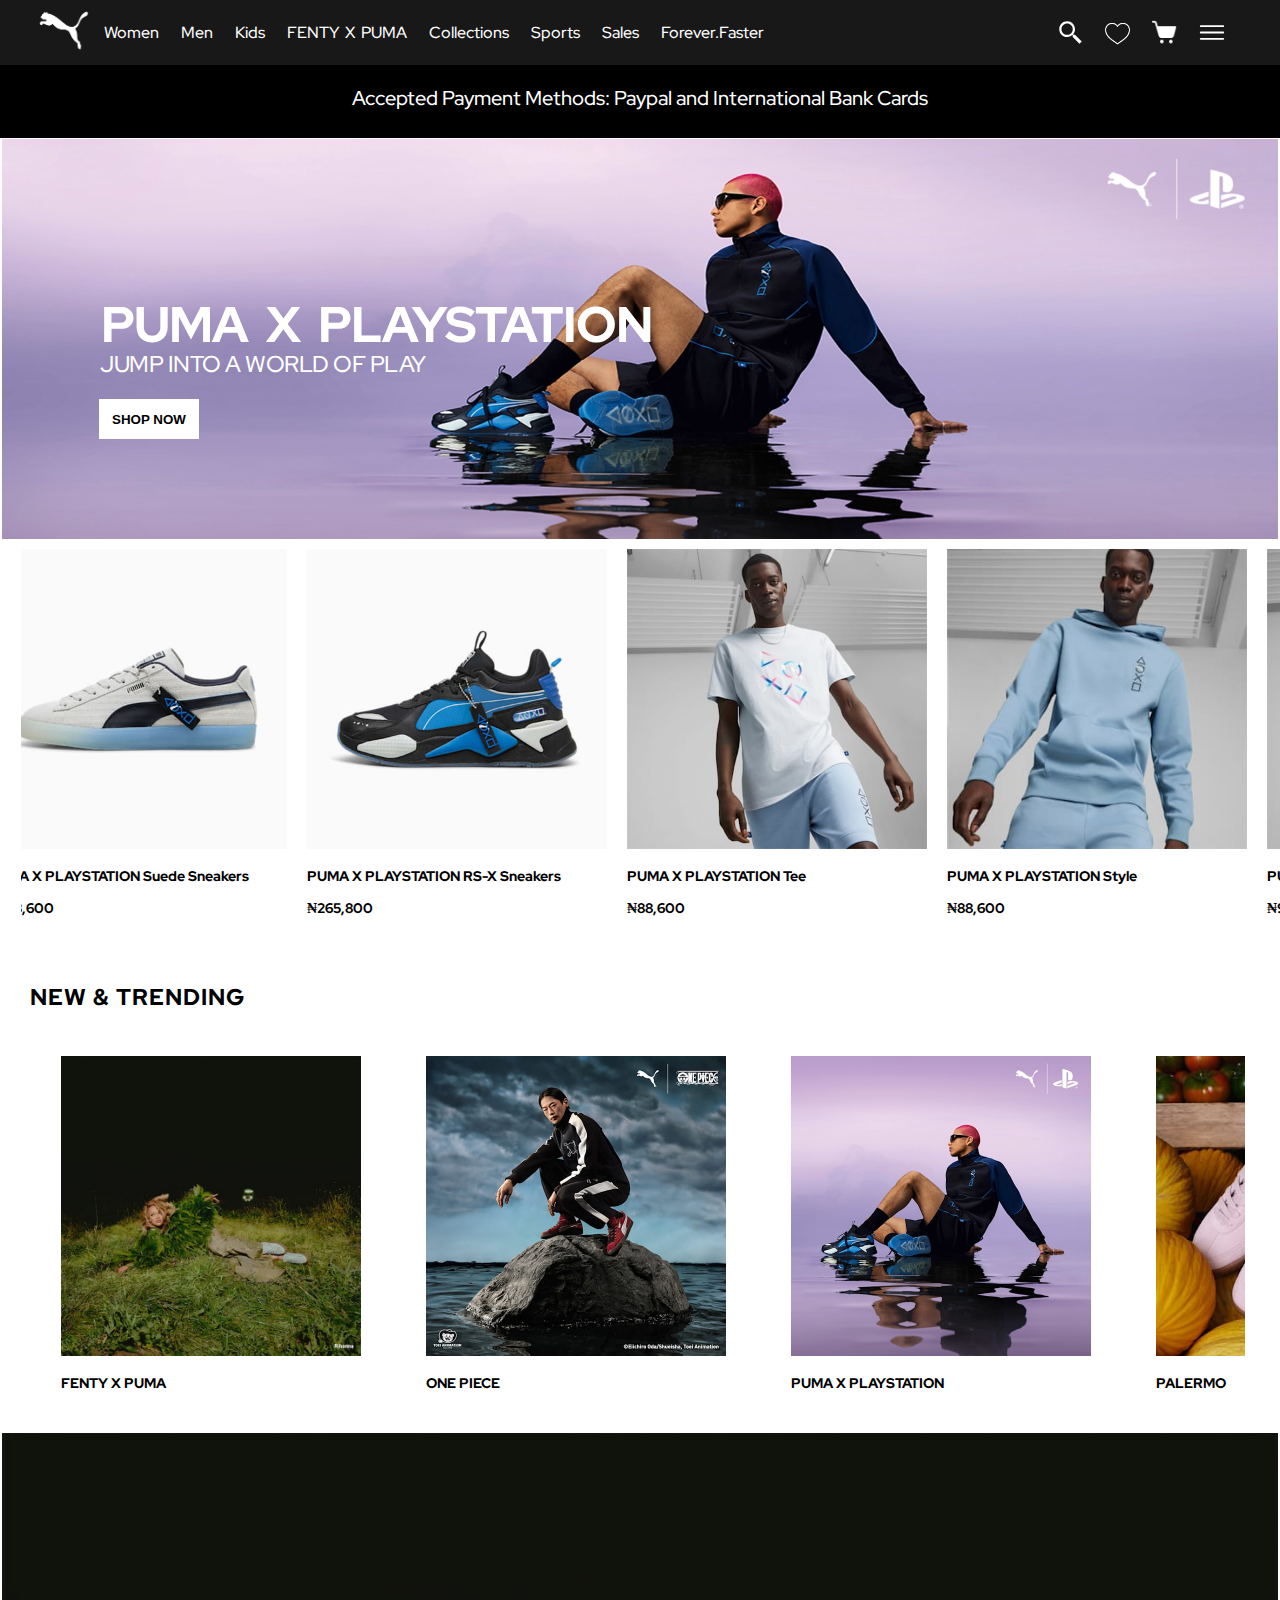
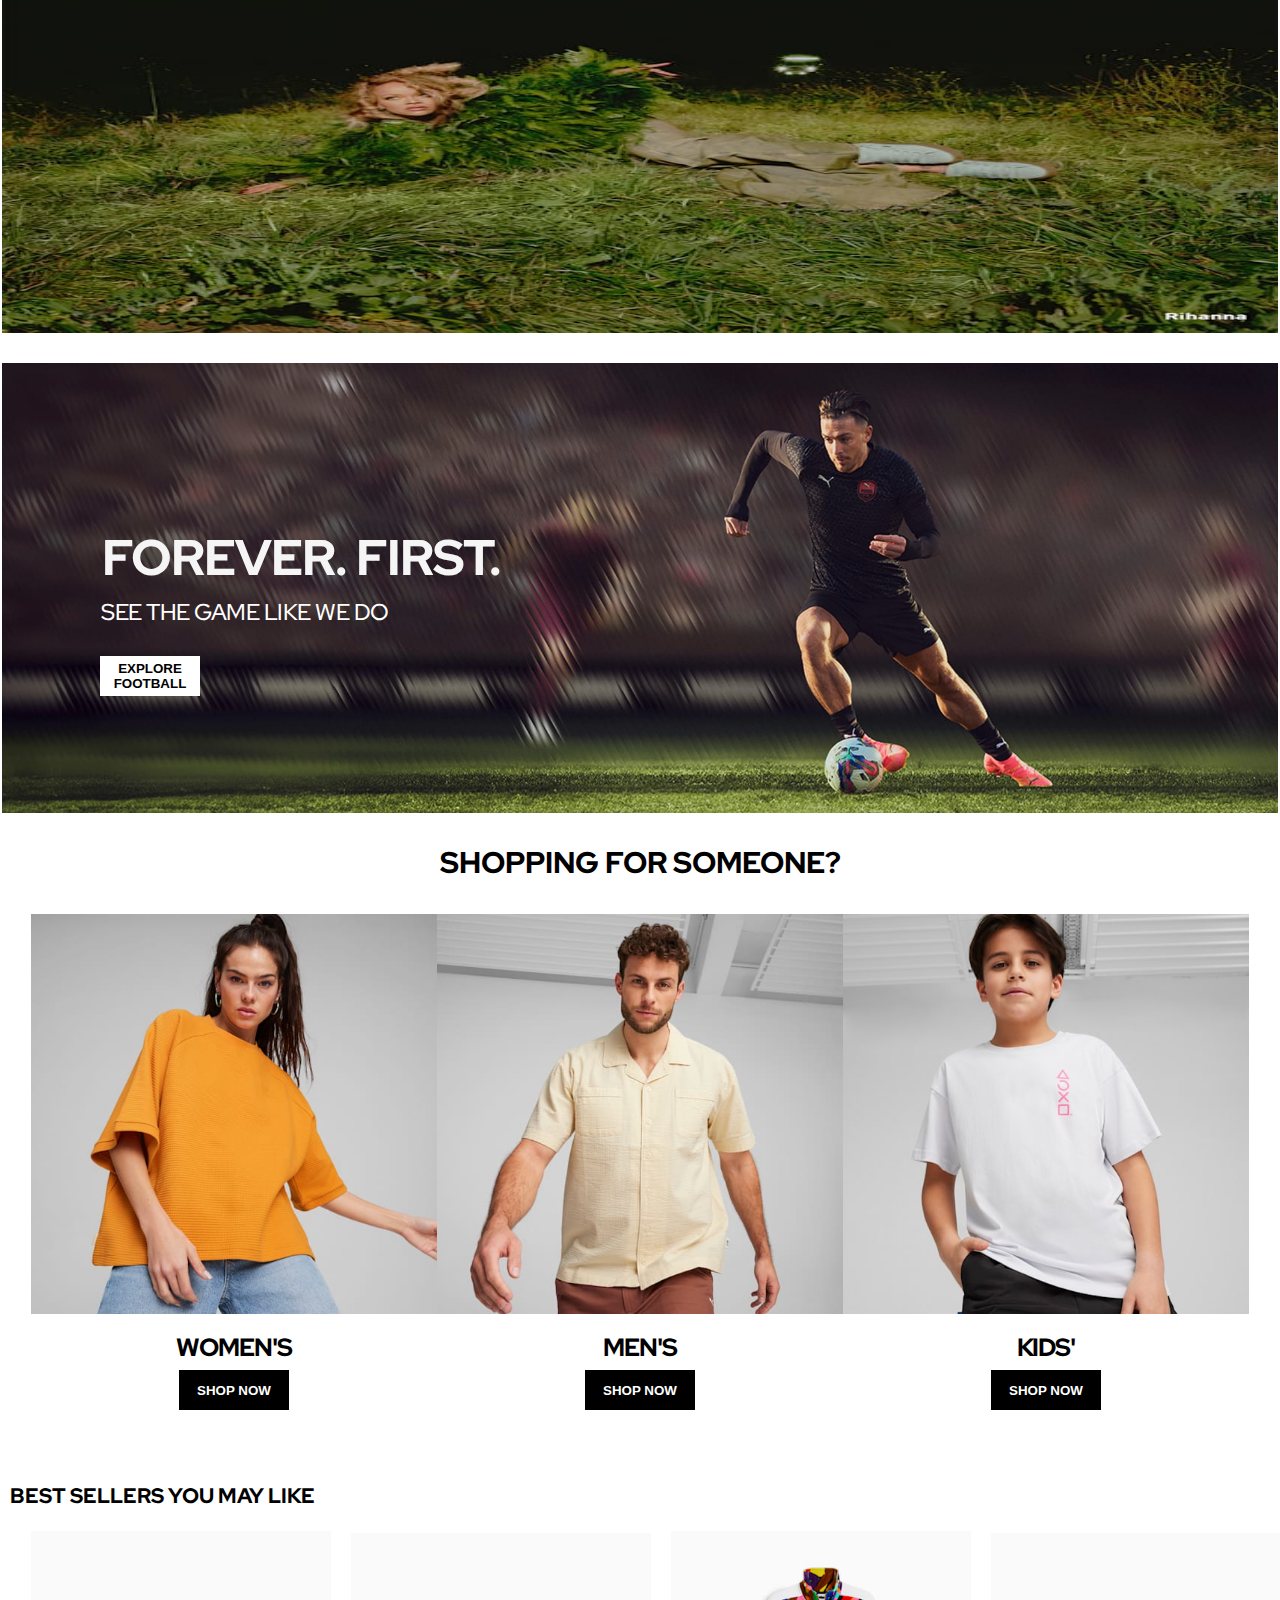
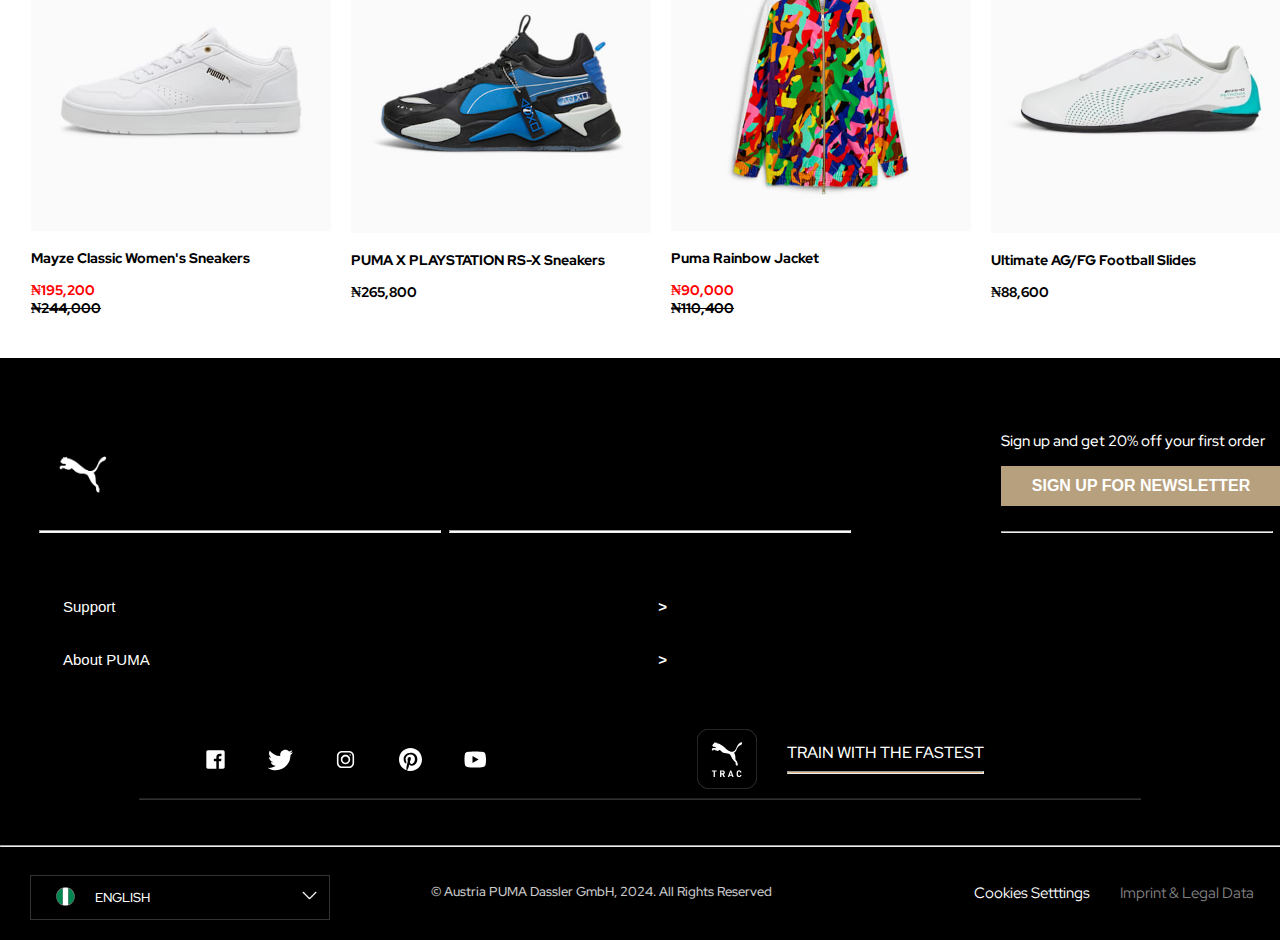
==== commit 66227ee8: "- Updated correct.html to add infinite scroll and dynamic content loading. - Modified puma.css to en" ====
--- a/correct.html
+++ b/correct.html
@@ -545,7 +545,7 @@
           </div>
 
           <!--Products 1(shoes)-->
-           <div class="shoe-products">
+           <div class="shoe-products" id="shoeProducts">
                   
                   <div class="Sneakers" id="product-1">
                     <img src="ps4Sneakers.jfif" alt="ps4shoe" class="ps4White">
@@ -682,7 +682,7 @@
             BEST SELLERS YOU MAY LIKE
            <P>
 
-            <div class="shoe-products">
+            <div class="shoe-products" id="shoeProducts">
                   
               <div class="Sneakers" id="product-a">
                 <img src="whiteSneakers.jfif" alt="ps4shoe" class="ps4White">
@@ -907,52 +907,77 @@
 }
 
 document.addEventListener("DOMContentLoaded", function() {
-  
-// Get the container and calculate total width of child items
-const container = document.getElementById('shoeProducts');
-const items = container.querySelectorAll('.Sneakers');
-let totalWidth = 0;
-
-items.forEach(item => {
-    totalWidth += item.offsetWidth; // Add up the width of each item
+    // Get the container
+    const container = document.getElementById('shoeProducts');
+
+    // Check if the container exists
+    if (!container) {
+        console.error("Element with ID 'shoeProducts' not found.");
+        return;
+    }
+
+    // Function to calculate the total width of child items
+    function calculateTotalWidth() {
+        const items = container.getElementsByClassName('Sneakers');
+        let totalWidth = 0;
+        Array.from(items).forEach(item => {
+            totalWidth += item.offsetWidth;
+        });
+        return totalWidth;
+    }
+
+    // Function to load more content
+    function loadMoreContent() {
+        // Simulate loading more content
+        for (let i = 0; i < 3; i++) {
+            const newItem = document.createElement('div');
+            newItem.className = 'Sneakers';
+            newItem.textContent = 'Shoe ' + (container.children.length + 1);
+            container.appendChild(newItem);
+        }
+        
+        // Update container width to fit all items
+        container.style.width = calculateTotalWidth() + 'px';
+    }
+
+    // Function to check scroll position and load more content
+    function checkScroll() {
+        if (container.scrollLeft + container.clientWidth >= container.scrollWidth) {
+            loadMoreContent();
+        }
+    }
+
+    // Auto-scroll function
+    function autoScroll() {
+        console.log('Auto-scroll function started'); // Check if function is called
+        let scrollAmount = 1; // Adjust speed of scrolling here
+        const scrollInterval = setInterval(function() {
+            container.scrollLeft += scrollAmount;
+            console.log('Scroll amount:', container.scrollLeft); // Check scrollLeft value
+            if (container.scrollLeft >= (container.scrollWidth - container.clientWidth)) {
+                clearInterval(scrollInterval); // Stop scrolling when end is reached
+                console.log('Scrolling stopped'); // Check if clearInterval is triggered
+                loadMoreContent(); // Optionally load more content when end is reached
+            }
+        }, 20); // Adjust interval for smoothness
+    }
+
+    // Initial content load and setup
+    loadMoreContent(); // Load initial content
+    container.style.width = calculateTotalWidth() + 'px'; // Set initial width
+
+    // Call autoScroll function
+    autoScroll();
+
+    // Event listener for scroll event
+    container.addEventListener('scroll', checkScroll);
+
+    // Log container, items, and totalWidth for debugging
+    console.log("Container:", container);
+    console.log("Items:", Array.from(container.getElementsByClassName('Sneakers'))); // Convert HTMLCollection to Array for better logging
+    console.log("Total Width:", calculateTotalWidth());
 });
 
-// Set the container width to fit all items without wrapping
-container.style.width = totalWidth + 'px';
-
-// Function to auto-scroll horizontally
-function autoScroll() {
-    let scrollAmount = 1; // Adjust speed of scrolling here
-    const scrollInterval = setInterval(function() {
-        container.scrollLeft += scrollAmount;
-        if (container.scrollLeft >= (container.scrollWidth - container.clientWidth)) {
-            clearInterval(scrollInterval); // Stop scrolling when end is reached
-        }
-    }, 20); // Adjust interval for smoothness
-}
-
-// Start the auto-scrolling
-autoScroll();
-});
-
-function autoScroll() {
-    console.log('Auto-scroll function started'); // Check if function is called
-    let scrollAmount = 1; // Adjust speed of scrolling here
-    const scrollInterval = setInterval(function() {
-        container.scrollLeft += scrollAmount;
-        console.log('Scroll amount:', container.scrollLeft); // Check scrollLeft value
-        if (container.scrollLeft >= (container.scrollWidth - container.clientWidth)) {
-            clearInterval(scrollInterval); // Stop scrolling when end is reached
-            console.log('Scrolling stopped'); // Check if clearInterval is triggered
-        }
-    }, 20); // Adjust interval for smoothness
-}
-
-
-
-console.log("Container:", container);
-console.log("Items:", items);
-console.log("Total Width:", totalWidth);
 
         </script>
         
--- a/puma.css
+++ b/puma.css
@@ -279,7 +279,7 @@
           margin-top: 10px;
           /* justify-content: flex-start; */
           border: 1px solid transparent;
-          overflow-x: auto;
+          overflow-x: scroll;
           box-sizing: border-box;
           margin-left: 20px;
           gap: 10px;
